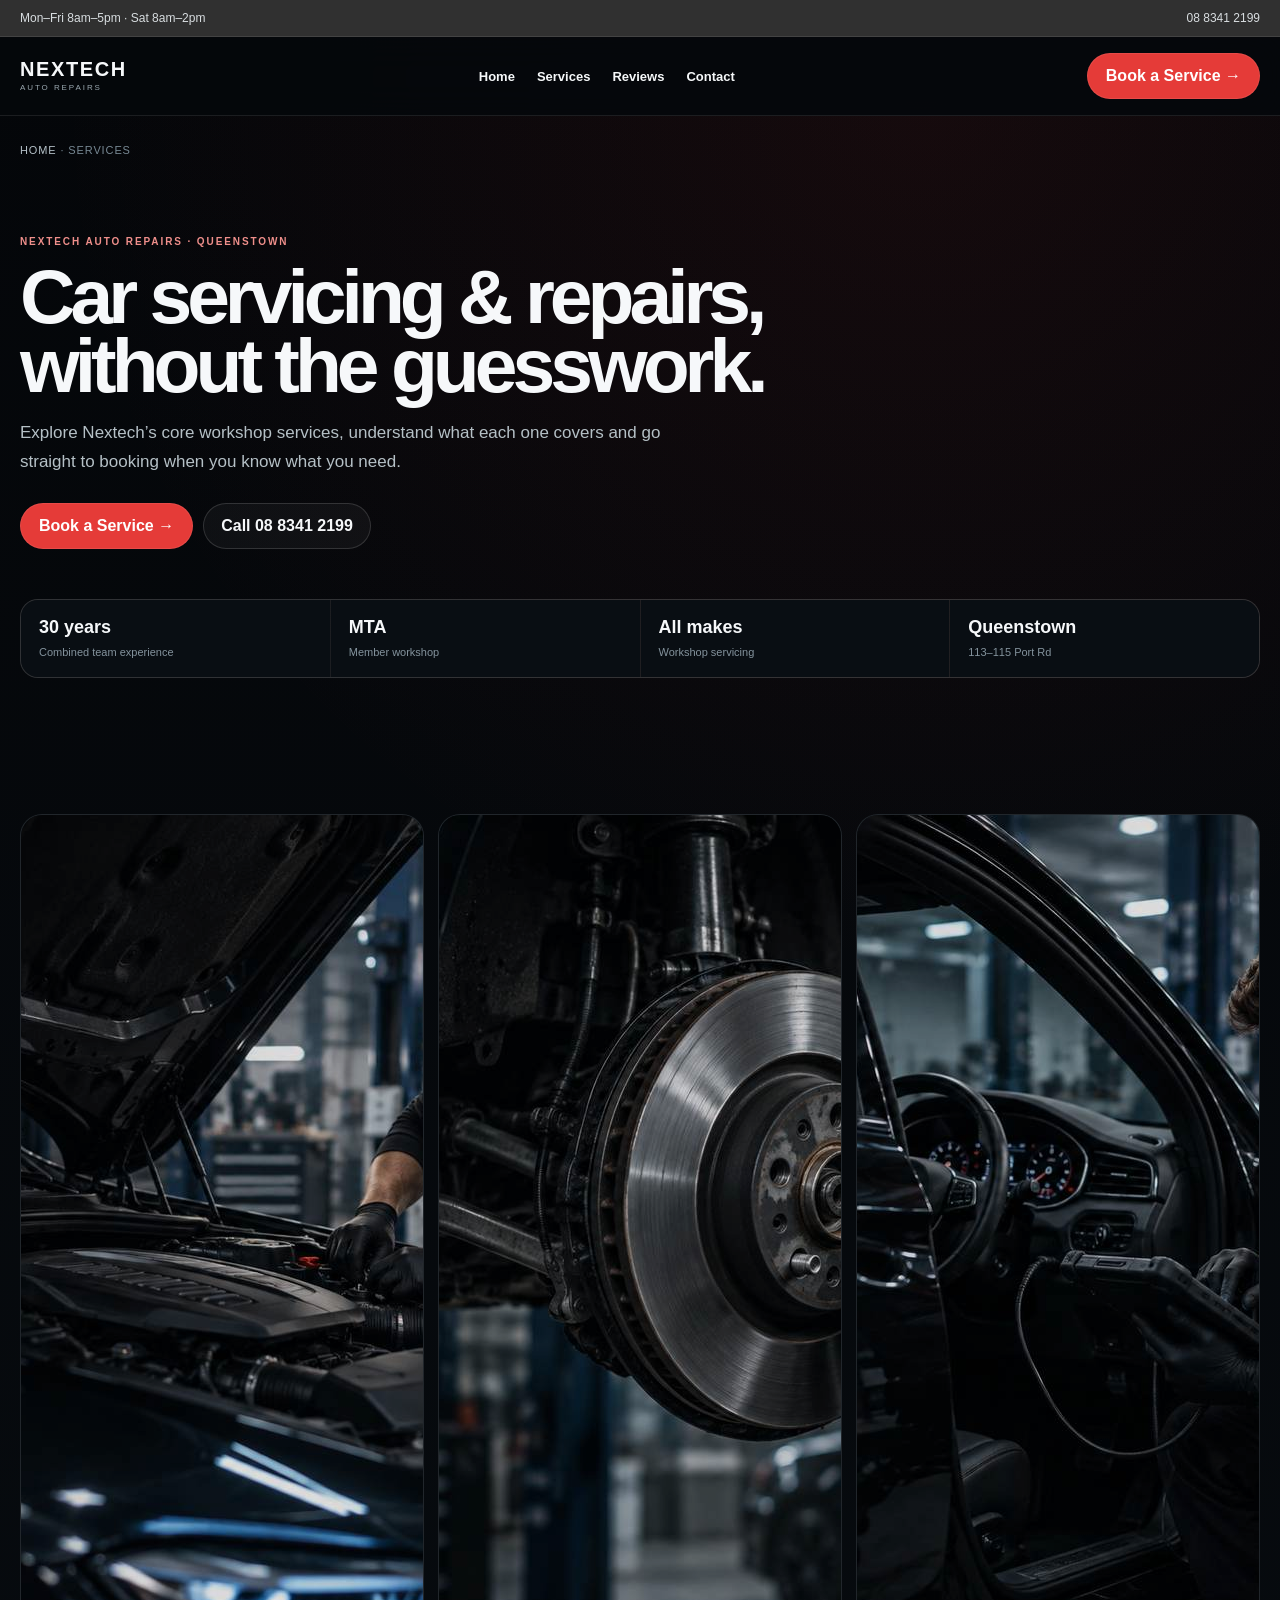
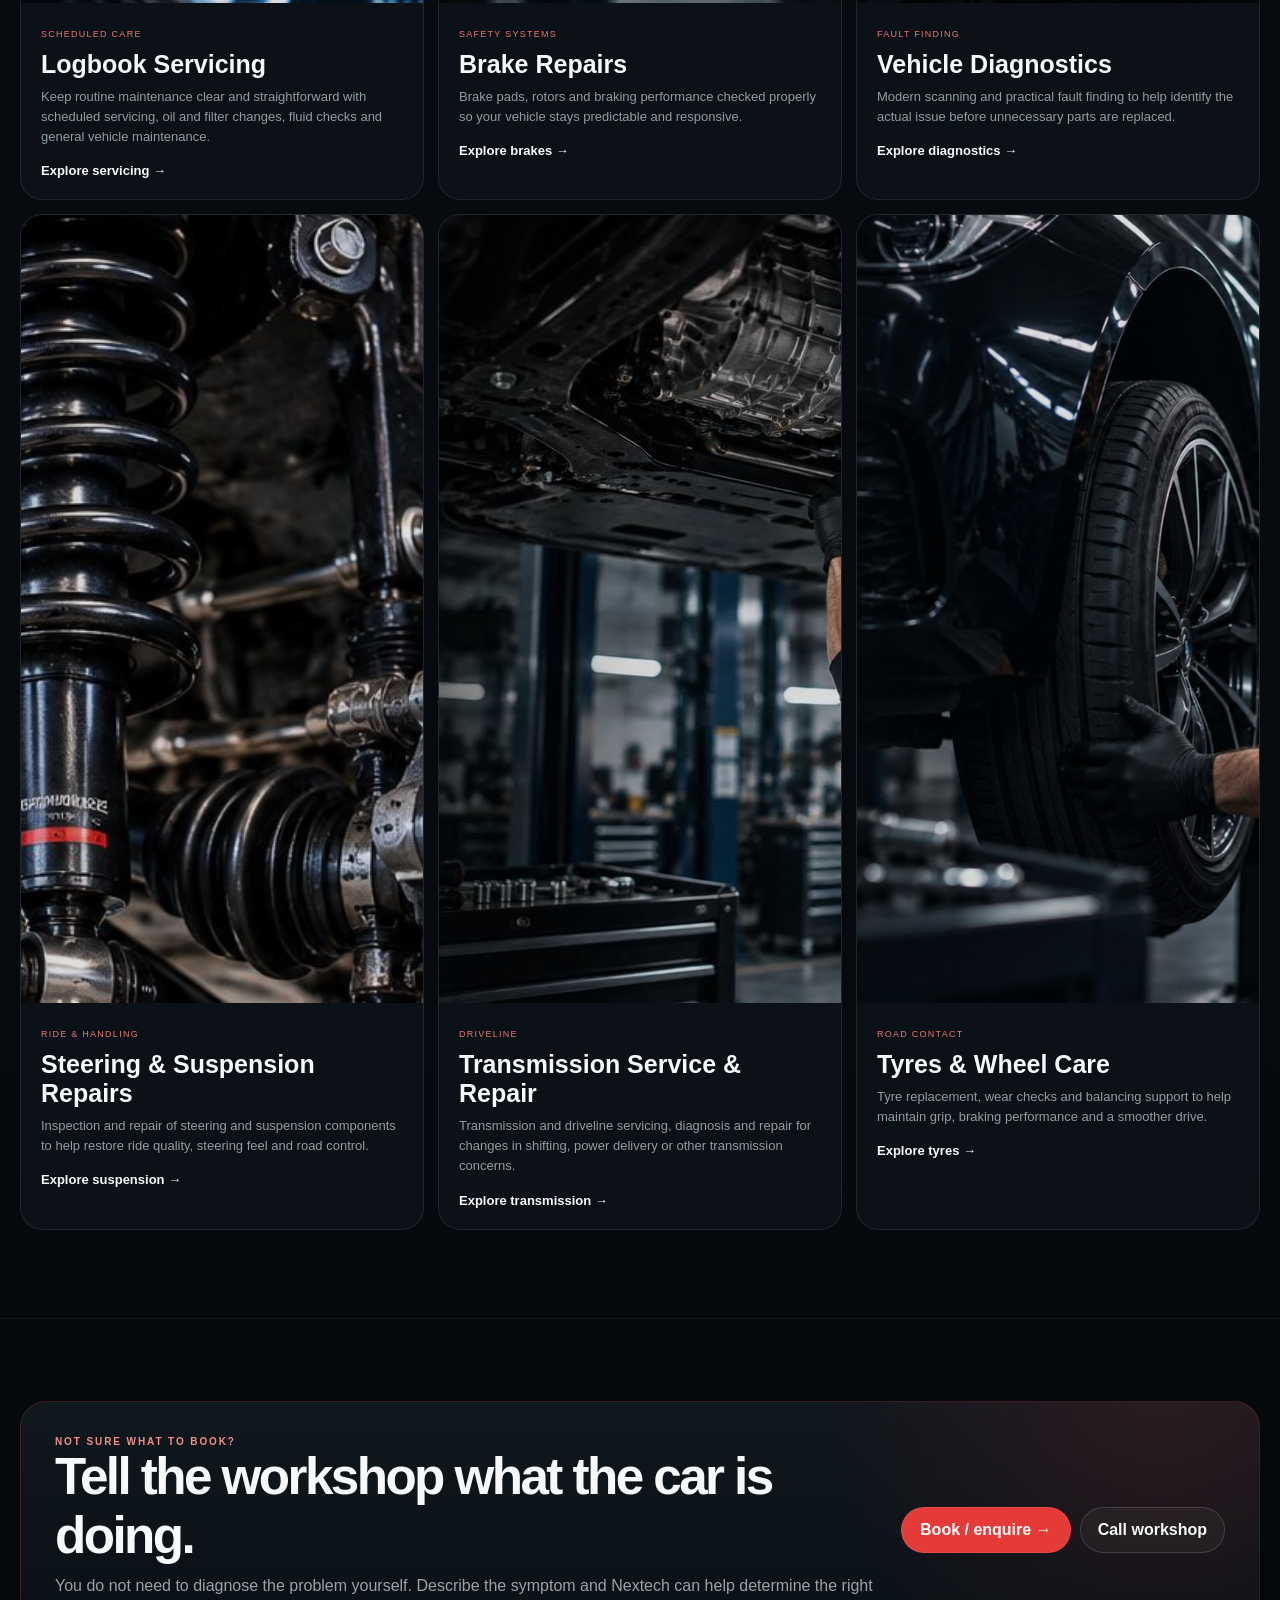
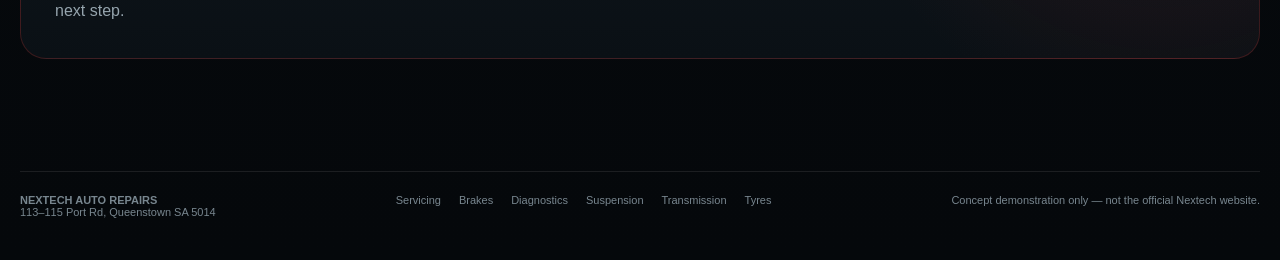
==== services/index.html @ cc377fe6 "Add dedicated SEO service landing pages and internal links" ====
<!doctype html>
<html lang="en-AU"><head>
<meta charset="utf-8"><meta name="viewport" content="width=device-width,initial-scale=1,viewport-fit=cover">
<title>Car Service & Repairs Queenstown Adelaide | Nextech Auto Repairs</title>
<meta name="description" content="Explore Nextech Auto Repairs services in Queenstown, Adelaide: logbook servicing, brakes, diagnostics, suspension, transmission and tyres.">
<meta name="robots" content="noindex,nofollow,noarchive"><link rel="canonical" href="https://kunal4014.github.io/Nextech/services/">
<meta name="theme-color" content="#05080b"><link rel="stylesheet" href="../css/service-page.css">
</head><body>
<div class="siteTop"><div class="shell"><span>Mon–Fri 8am–5pm · Sat 8am–2pm</span><a href="tel:0883412199">08 8341 2199</a></div></div>
<nav class="siteNav"><div class="shell navIn">
<a class="brand" href="../" aria-label="Nextech Auto Repairs home"><strong>NEXTECH</strong><small>AUTO REPAIRS</small></a>
<div class="navLinks"><a href="../">Home</a><a href="../services/">Services</a><a href="../#reviews">Reviews</a><a href="../#contact">Contact</a></div>
<a class="bookBtn" href="../#contact">Book a Service →</a>
</div></nav>
<main><div class="shell breadcrumb"><a href="../">Home</a> · Services</div>
<section class="serviceHero"><div class="shell"><div class="heroCopy"><div class="ey">Nextech Auto Repairs · Queenstown</div><h1>Car servicing & repairs, without the guesswork.</h1><p>Explore Nextech’s core workshop services, understand what each one covers and go straight to booking when you know what you need.</p><div class="heroActions"><a class="primaryBtn" href="../#contact">Book a Service →</a><a class="secondaryBtn" href="tel:0883412199">Call 08 8341 2199</a></div></div>
<div class="trustStrip"><div><strong>30 years</strong><span>Combined team experience</span></div><div><strong>MTA</strong><span>Member workshop</span></div><div><strong>All makes</strong><span>Workshop servicing</span></div><div><strong>Queenstown</strong><span>113–115 Port Rd</span></div></div></div></section>
<section class="serviceHub"><div class="shell"><div class="hubGrid">
<article class="hubCard"><img src="../assets/services/servicing.jpg" alt="Vehicle servicing in a modern automotive workshop" width="1400" height="788"><div><small>Scheduled care</small><h2>Logbook Servicing</h2><p>Keep routine maintenance clear and straightforward with scheduled servicing, oil and filter changes, fluid checks and general vehicle maintenance.</p><a href="logbook-servicing/">Explore servicing →</a></div></article><article class="hubCard"><img src="../assets/services/brakes.jpg" alt="Close-up brake inspection in an automotive workshop" width="1400" height="788"><div><small>Safety systems</small><h2>Brake Repairs</h2><p>Brake pads, rotors and braking performance checked properly so your vehicle stays predictable and responsive.</p><a href="brakes/">Explore brakes →</a></div></article><article class="hubCard"><img src="../assets/services/diagnostics.jpg" alt="Automotive diagnostic equipment being used in a workshop" width="1400" height="788"><div><small>Fault finding</small><h2>Vehicle Diagnostics</h2><p>Modern scanning and practical fault finding to help identify the actual issue before unnecessary parts are replaced.</p><a href="diagnostics/">Explore diagnostics →</a></div></article><article class="hubCard"><img src="../assets/services/suspension.jpg" alt="Vehicle suspension components in a professional workshop" width="1400" height="788"><div><small>Ride & handling</small><h2>Steering & Suspension Repairs</h2><p>Inspection and repair of steering and suspension components to help restore ride quality, steering feel and road control.</p><a href="suspension/">Explore suspension →</a></div></article><article class="hubCard"><img src="../assets/services/transmission.jpg" alt="Automotive transmission service in a mechanical workshop" width="1400" height="788"><div><small>Driveline</small><h2>Transmission Service & Repair</h2><p>Transmission and driveline servicing, diagnosis and repair for changes in shifting, power delivery or other transmission concerns.</p><a href="transmission/">Explore transmission →</a></div></article><article class="hubCard"><img src="../assets/services/tyres.jpg" alt="Tyre inspection and wheel care in an automotive workshop" width="1400" height="788"><div><small>Road contact</small><h2>Tyres & Wheel Care</h2><p>Tyre replacement, wear checks and balancing support to help maintain grip, braking performance and a smoother drive.</p><a href="tyres/">Explore tyres →</a></div></article>
</div></div></section>
<section class="contentSection"><div class="shell"><div class="ctaPanel"><div><div class="ey">Not sure what to book?</div><h2>Tell the workshop what the car is doing.</h2><p>You do not need to diagnose the problem yourself. Describe the symptom and Nextech can help determine the right next step.</p></div><div class="ctaButtons"><a class="primaryBtn" href="../#contact">Book / enquire →</a><a class="secondaryBtn" href="tel:0883412199">Call workshop</a></div></div></div></section>
</main><footer><div class="shell footerIn">
<div><strong>NEXTECH AUTO REPAIRS</strong><br>113–115 Port Rd, Queenstown SA 5014</div>
<div class="footerLinks"><a href="../services/logbook-servicing/">Servicing</a><a href="../services/brakes/">Brakes</a><a href="../services/diagnostics/">Diagnostics</a><a href="../services/suspension/">Suspension</a><a href="../services/transmission/">Transmission</a><a href="../services/tyres/">Tyres</a></div>
<div>Concept demonstration only — not the official Nextech website.</div>
</div></footer></body></html>
---- css/service-page.css ----
:root{
  --bg:#05080b;--bg2:#090e13;--panel:#0d141a;--text:#f6f8fa;--muted:#99a7b1;
  --red:#e53b38;--line:rgba(255,255,255,.09);--max:1240px
}
*{box-sizing:border-box}
html{scroll-behavior:smooth;background:var(--bg)}
body{margin:0;color:var(--text);font-family:Inter,ui-sans-serif,-apple-system,BlinkMacSystemFont,"Segoe UI",sans-serif;background:
radial-gradient(circle at 72% 3%,rgba(229,59,56,.08),transparent 25%),
linear-gradient(180deg,#040609,#070b0f 55%,#05080b)}
a{color:inherit;text-decoration:none}
img{display:block;max-width:100%}
.shell{width:min(calc(100% - 40px),var(--max));margin:auto}
.siteTop{border-bottom:1px solid var(--line);background:#303030;color:#d8dde0;font-size:12px}
.siteTop .shell{min-height:36px;display:flex;align-items:center;justify-content:space-between;gap:18px}
.siteNav{position:sticky;top:0;z-index:30;background:rgba(5,8,11,.91);backdrop-filter:blur(18px);border-bottom:1px solid var(--line)}
.navIn{min-height:78px;display:flex;align-items:center;justify-content:space-between;gap:22px}
.brand{display:flex;flex-direction:column;line-height:.85}
.brand strong{font-size:20px;letter-spacing:.08em}
.brand small{margin-top:7px;font-size:8px;letter-spacing:.24em;color:#9ba8b0}
.navLinks{display:flex;align-items:center;gap:22px;font-size:13px;font-weight:750}
.bookBtn,.primaryBtn{display:inline-flex;align-items:center;justify-content:center;padding:13px 18px;border-radius:999px;background:var(--red);color:#fff;font-weight:850;border:1px solid rgba(255,255,255,.08)}
.secondaryBtn{display:inline-flex;align-items:center;justify-content:center;padding:12px 17px;border-radius:999px;border:1px solid rgba(255,255,255,.14);background:rgba(255,255,255,.04);font-weight:800}
.breadcrumb{padding-top:28px;color:#788994;font-size:11px;letter-spacing:.08em;text-transform:uppercase}
.breadcrumb a{color:#b4c0c7}
.serviceHero{padding:34px 0 72px}
.heroGrid{display:grid;grid-template-columns:minmax(0,.92fr) minmax(460px,1.08fr);gap:28px;align-items:stretch}
.heroCopy{padding:46px 0 24px;display:flex;flex-direction:column;justify-content:center}
.ey{font-size:10px;letter-spacing:.19em;text-transform:uppercase;color:#ef8f8b;font-weight:900}
h1{max-width:780px;margin:15px 0 18px;font-size:clamp(52px,6vw,88px);line-height:.9;letter-spacing:-.065em}
.heroCopy>p{max-width:690px;margin:0;color:#b5c0c6;font-size:17px;line-height:1.72}
.heroActions{display:flex;flex-wrap:wrap;gap:10px;margin-top:26px}
.heroMedia{position:relative;min-height:570px;overflow:hidden;border-radius:28px;border:1px solid var(--line);background:#0a0e12;box-shadow:0 35px 90px rgba(0,0,0,.4)}
.heroMedia img{position:absolute;inset:0;width:100%;height:100%;object-fit:cover;filter:saturate(.96) contrast(1.03) brightness(.9)}
.heroMedia:after{content:"";position:absolute;inset:0;background:linear-gradient(180deg,transparent 45%,rgba(4,7,10,.72))}
.heroBadge{position:absolute;z-index:2;left:18px;bottom:18px;padding:10px 13px;border-radius:999px;background:rgba(5,8,11,.72);border:1px solid rgba(255,255,255,.12);font-size:9px;letter-spacing:.16em;text-transform:uppercase;backdrop-filter:blur(12px)}
.trustStrip{display:grid;grid-template-columns:repeat(4,1fr);gap:1px;margin-top:26px;overflow:hidden;border:1px solid var(--line);border-radius:18px;background:var(--line)}
.trustStrip div{padding:17px 18px;background:#090e13}
.trustStrip strong{display:block;font-size:18px;margin-bottom:4px}
.trustStrip span{color:#84939d;font-size:11px}
.contentSection{padding:82px 0;border-top:1px solid rgba(255,255,255,.055)}
.sectionIntro{display:grid;grid-template-columns:.8fr 1.2fr;gap:48px;align-items:end;margin-bottom:30px}
.sectionIntro h2{margin:12px 0 0;font-size:clamp(38px,4.5vw,62px);line-height:.94;letter-spacing:-.05em}
.sectionIntro p{margin:0;color:var(--muted);font-size:15px;line-height:1.75}
.helpGrid{display:grid;grid-template-columns:repeat(4,1fr);gap:12px}
.helpCard{min-height:210px;padding:23px;border-radius:20px;border:1px solid var(--line);background:linear-gradient(180deg,#0f161d,#090f14)}
.helpCard span{display:block;color:#ef7772;font-size:10px;font-weight:900;letter-spacing:.14em}
.helpCard h3{margin:36px 0 8px;font-size:21px;letter-spacing:-.025em}
.helpCard p{margin:0;color:#8f9da6;font-size:13px;line-height:1.6}
.twoCol{display:grid;grid-template-columns:1fr 1fr;gap:16px}
.panel{padding:28px;border-radius:24px;border:1px solid var(--line);background:#0b1116}
.panel h2,.panel h3{margin:0 0 14px;letter-spacing:-.035em}
.panel h2{font-size:35px}.panel h3{font-size:24px}
.panel p{color:#9aa8b1;line-height:1.7}
.signList{display:grid;gap:10px;margin:20px 0 0;padding:0;list-style:none}
.signList li{position:relative;padding:14px 15px 14px 42px;border:1px solid rgba(255,255,255,.07);border-radius:14px;background:#ffffff04;color:#d6dee3;font-size:13px}
.signList li:before{content:"";position:absolute;left:17px;top:50%;width:8px;height:8px;border-radius:50%;background:var(--red);transform:translateY(-50%);box-shadow:0 0 12px rgba(229,59,56,.35)}
.faq{display:grid;gap:10px}
.faq details{border:1px solid var(--line);border-radius:16px;background:#0b1116;padding:0 18px}
.faq summary{cursor:pointer;padding:18px 30px 18px 0;font-weight:800;list-style:none;position:relative}
.faq summary::-webkit-details-marker{display:none}
.faq summary:after{content:"+";position:absolute;right:2px;top:17px;color:#e96b66;font-size:20px}
.faq details[open] summary:after{content:"−"}
.faq details p{margin:-2px 0 18px;color:#96a5ae;line-height:1.65;font-size:14px}
.relatedGrid{display:grid;grid-template-columns:repeat(3,1fr);gap:12px}
.relatedCard{padding:22px;border:1px solid var(--line);border-radius:18px;background:#ffffff04;transition:.2s}
.relatedCard:hover{transform:translateY(-3px);border-color:rgba(229,59,56,.3)}
.relatedCard small{display:block;color:#e36a66;text-transform:uppercase;letter-spacing:.14em;font-size:9px;margin-bottom:9px}
.relatedCard strong{font-size:19px}
.ctaPanel{display:grid;grid-template-columns:1fr auto;gap:28px;align-items:center;padding:34px;border:1px solid rgba(229,59,56,.22);border-radius:26px;background:
radial-gradient(circle at 92% 0,rgba(229,59,56,.12),transparent 28%),
linear-gradient(180deg,#10171d,#0a1015)}
.ctaPanel h2{margin:0 0 8px;font-size:clamp(32px,4vw,52px);letter-spacing:-.05em}
.ctaPanel p{margin:0;color:#95a4ad;line-height:1.6}
.ctaButtons{display:flex;gap:9px;flex-wrap:wrap;justify-content:flex-end}
.serviceHub{padding:64px 0 88px}
.hubGrid{display:grid;grid-template-columns:repeat(3,1fr);gap:14px}
.hubCard{overflow:hidden;border:1px solid var(--line);border-radius:22px;background:#0b1116}
.hubCard img{width:100%;aspect-ratio:16/9;object-fit:cover;filter:brightness(.88)}
.hubCard div{padding:20px}
.hubCard small{color:#e97772;font-size:9px;letter-spacing:.14em;text-transform:uppercase}
.hubCard h2{margin:9px 0 8px;font-size:25px}
.hubCard p{margin:0;color:#8f9da6;font-size:13px;line-height:1.55}
.hubCard a{display:inline-block;margin-top:16px;font-weight:850;font-size:13px}
footer{padding:30px 0 42px;color:#78868f;font-size:11px}
.footerIn{padding-top:22px;border-top:1px solid var(--line);display:flex;justify-content:space-between;gap:20px;flex-wrap:wrap}
.footerLinks{display:flex;flex-wrap:wrap;gap:12px 18px}
.footerLinks a:hover{color:#fff}
@media(max-width:900px){
  .heroGrid,.sectionIntro,.twoCol{grid-template-columns:1fr}
  .heroMedia{min-height:500px}.helpGrid{grid-template-columns:repeat(2,1fr)}
  .hubGrid{grid-template-columns:repeat(2,1fr)}.trustStrip{grid-template-columns:repeat(2,1fr)}
  .ctaPanel{grid-template-columns:1fr}.ctaButtons{justify-content:flex-start}
  .navLinks{display:none}
}
@media(max-width:600px){
  .shell{width:calc(100% - 24px)}
  .siteTop .shell{justify-content:center}.siteTop .shell span:first-child{display:none}
  .navIn{min-height:68px}.brand strong{font-size:17px}.bookBtn{padding:10px 13px;font-size:12px}
  .serviceHero{padding:24px 0 58px}.heroCopy{padding:18px 0 8px}
  h1{font-size:clamp(42px,12vw,58px)}
  .heroCopy>p{font-size:15px}.heroMedia{min-height:380px;border-radius:20px}
  .trustStrip{grid-template-columns:1fr 1fr}.trustStrip div{padding:14px}
  .contentSection{padding:62px 0}.helpGrid,.hubGrid,.relatedGrid{grid-template-columns:1fr}
  .helpCard{min-height:0}.sectionIntro{gap:18px}.panel{padding:22px}
  .ctaPanel{padding:24px}.ctaButtons{display:grid}.ctaButtons a{width:100%}
}
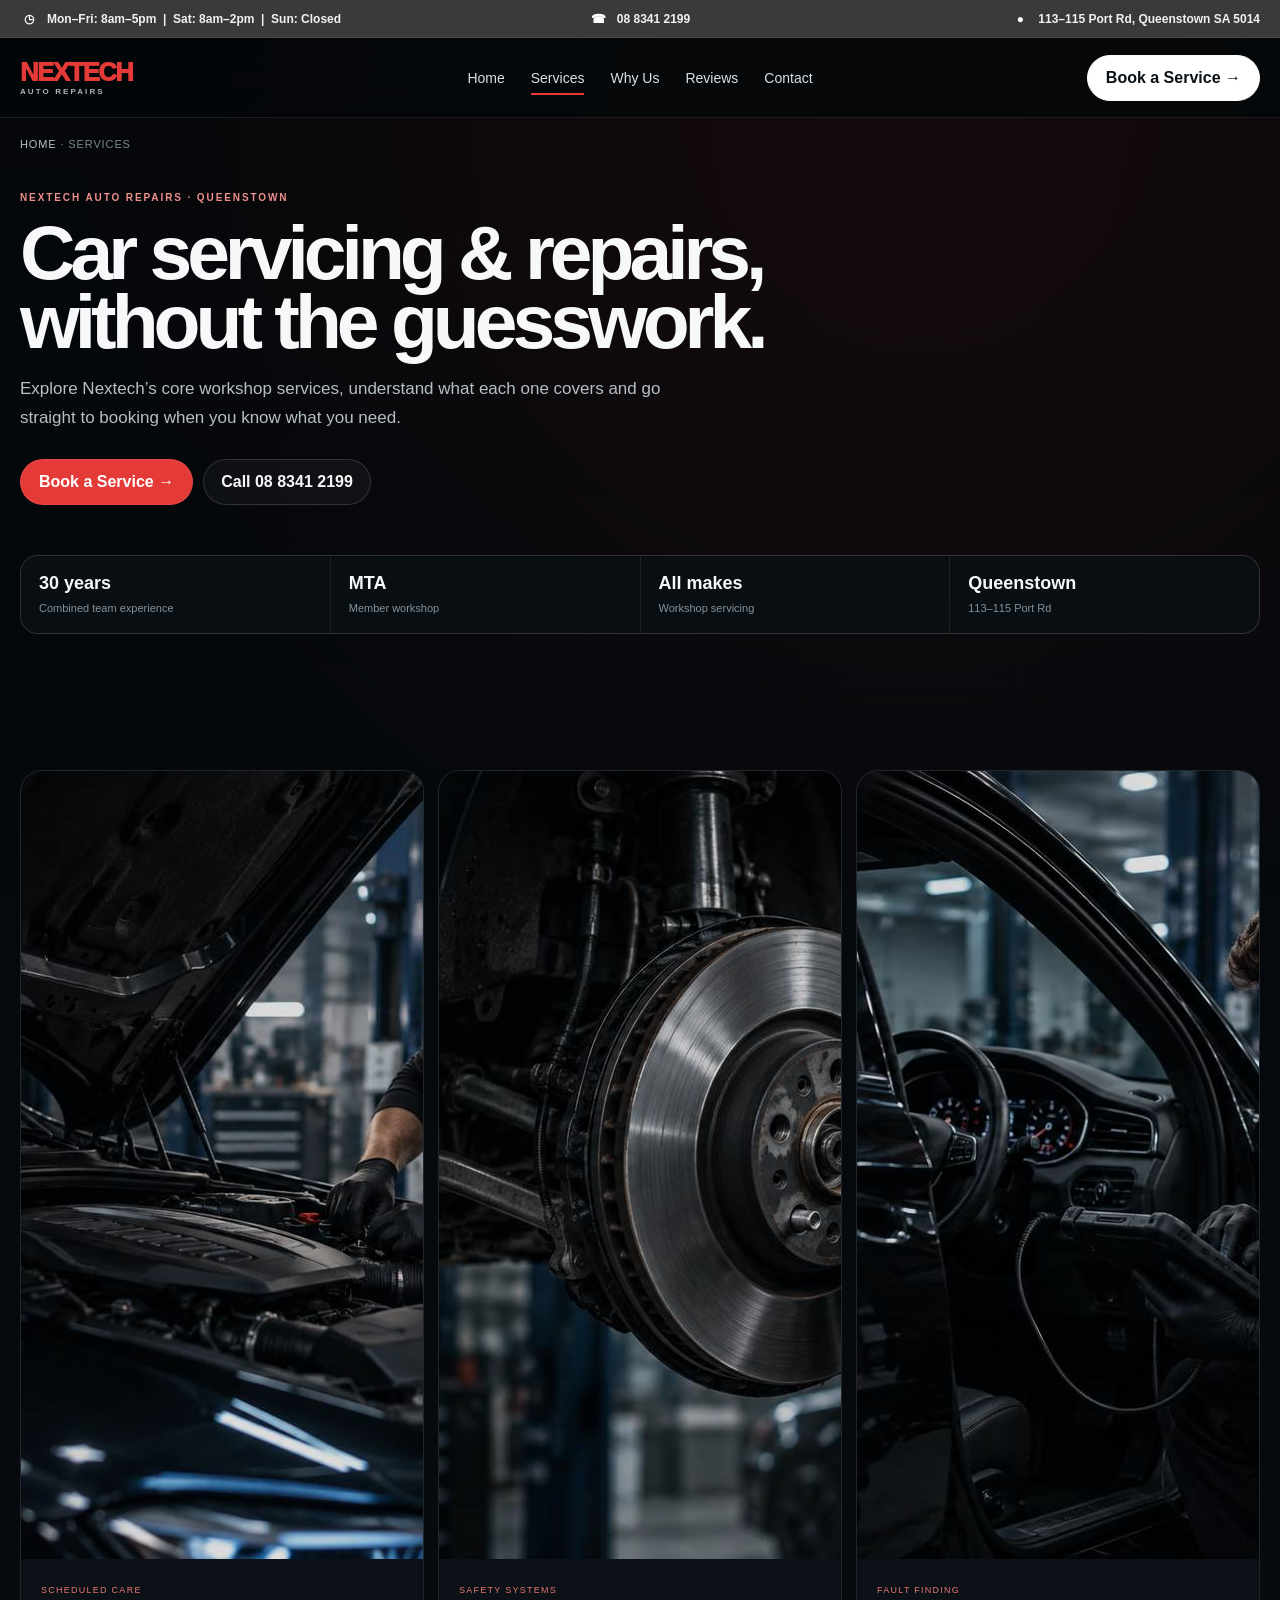
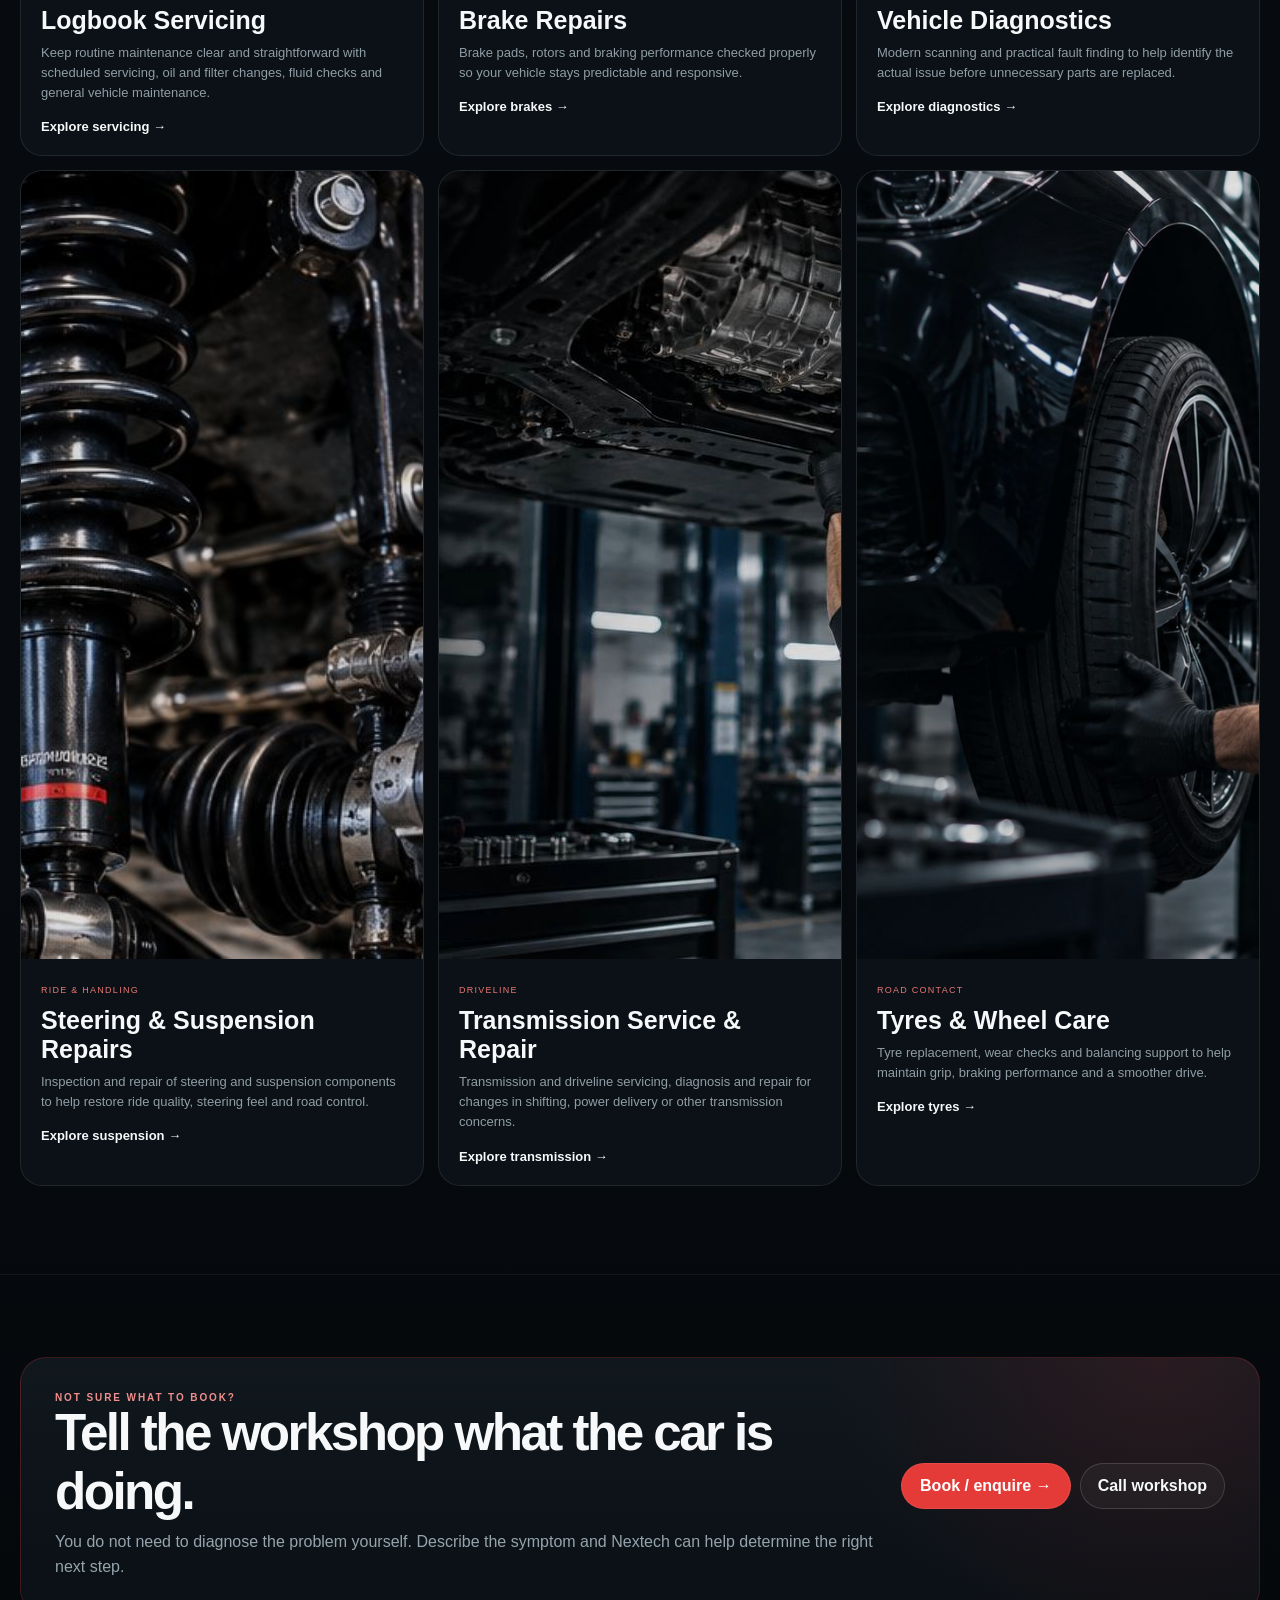
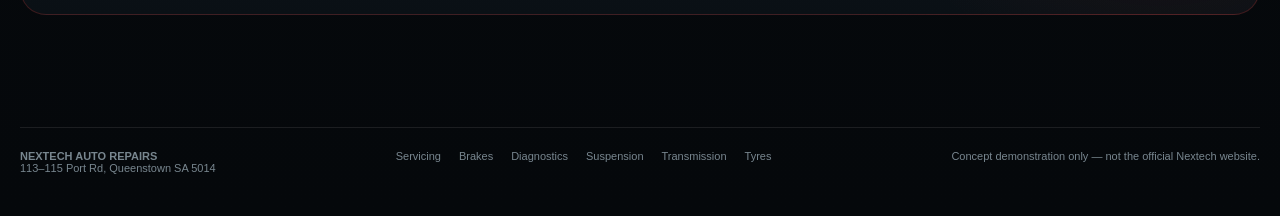
==== commit a4c25629: "Match SEO page header to Nextech homepage navigation" ====
--- a/services/index.html
+++ b/services/index.html
@@ -6,12 +6,20 @@
 <meta name="robots" content="noindex,nofollow,noarchive"><link rel="canonical" href="https://kunal4014.github.io/Nextech/services/">
 <meta name="theme-color" content="#05080b"><link rel="stylesheet" href="../css/service-page.css">
 </head><body>
-<div class="siteTop"><div class="shell"><span>Mon–Fri 8am–5pm · Sat 8am–2pm</span><a href="tel:0883412199">08 8341 2199</a></div></div>
-<nav class="siteNav"><div class="shell navIn">
-<a class="brand" href="../" aria-label="Nextech Auto Repairs home"><strong>NEXTECH</strong><small>AUTO REPAIRS</small></a>
-<div class="navLinks"><a href="../">Home</a><a href="../services/">Services</a><a href="../#reviews">Reviews</a><a href="../#contact">Contact</a></div>
-<a class="bookBtn" href="../#contact">Book a Service →</a>
-</div></nav>
+<div class="siteTop">
+  <div class="shell">
+    <div class="utilityItem hours"><span class="utilityIcon">◷</span><span>Mon–Fri: 8am–5pm&nbsp;&nbsp;|&nbsp;&nbsp;Sat: 8am–2pm&nbsp;&nbsp;|&nbsp;&nbsp;Sun: Closed</span></div>
+    <a class="utilityItem phone" href="tel:0883412199"><span class="utilityIcon">☎</span><span>08 8341 2199</span></a>
+    <div class="utilityItem address"><span class="utilityIcon">●</span><span>113–115 Port Rd, Queenstown SA 5014</span></div>
+  </div>
+</div>
+<nav class="siteNav">
+  <div class="shell navIn">
+    <a class="brand" href="../" aria-label="Nextech Auto Repairs home"><span class="brandWordmark"><strong>NEXTECH</strong><small>AUTO REPAIRS</small></span></a>
+    <div class="navLinks"><a href="../">Home</a><a class="active" href="../services/">Services</a><a href="../#why">Why Us</a><a href="../#reviews">Reviews</a><a href="../#contact">Contact</a></div>
+    <a class="bookBtn" href="../#contact">Book a Service →</a>
+  </div>
+</nav>
 <main><div class="shell breadcrumb"><a href="../">Home</a> · Services</div>
 <section class="serviceHero"><div class="shell"><div class="heroCopy"><div class="ey">Nextech Auto Repairs · Queenstown</div><h1>Car servicing & repairs, without the guesswork.</h1><p>Explore Nextech’s core workshop services, understand what each one covers and go straight to booking when you know what you need.</p><div class="heroActions"><a class="primaryBtn" href="../#contact">Book a Service →</a><a class="secondaryBtn" href="tel:0883412199">Call 08 8341 2199</a></div></div>
 <div class="trustStrip"><div><strong>30 years</strong><span>Combined team experience</span></div><div><strong>MTA</strong><span>Member workshop</span></div><div><strong>All makes</strong><span>Workshop servicing</span></div><div><strong>Queenstown</strong><span>113–115 Port Rd</span></div></div></div></section>
--- a/css/service-page.css
+++ b/css/service-page.css
@@ -10,21 +10,130 @@
 a{color:inherit;text-decoration:none}
 img{display:block;max-width:100%}
 .shell{width:min(calc(100% - 40px),var(--max));margin:auto}
-.siteTop{border-bottom:1px solid var(--line);background:#303030;color:#d8dde0;font-size:12px}
-.siteTop .shell{min-height:36px;display:flex;align-items:center;justify-content:space-between;gap:18px}
-.siteNav{position:sticky;top:0;z-index:30;background:rgba(5,8,11,.91);backdrop-filter:blur(18px);border-bottom:1px solid var(--line)}
-.navIn{min-height:78px;display:flex;align-items:center;justify-content:space-between;gap:22px}
-.brand{display:flex;flex-direction:column;line-height:.85}
-.brand strong{font-size:20px;letter-spacing:.08em}
-.brand small{margin-top:7px;font-size:8px;letter-spacing:.24em;color:#9ba8b0}
-.navLinks{display:flex;align-items:center;gap:22px;font-size:13px;font-weight:750}
-.bookBtn,.primaryBtn{display:inline-flex;align-items:center;justify-content:center;padding:13px 18px;border-radius:999px;background:var(--red);color:#fff;font-weight:850;border:1px solid rgba(255,255,255,.08)}
+
+/* Match the main Nextech site header exactly */
+.siteTop{
+  position:fixed;
+  inset:0 0 auto;
+  z-index:2100;
+  height:38px;
+  background:#3a3a3a;
+  border-bottom:1px solid rgba(255,255,255,.08);
+  color:#f1f1f1;
+}
+.siteTop .shell{
+  width:min(calc(100% - 40px),1460px);
+  height:38px;
+  display:grid;
+  grid-template-columns:1fr auto 1fr;
+  gap:28px;
+  align-items:center;
+  font-size:12px;
+  font-weight:650;
+}
+.utilityItem{
+  display:flex;
+  align-items:center;
+  gap:9px;
+  white-space:nowrap;
+  min-width:0;
+}
+.utilityItem.phone{justify-self:center}
+.utilityItem.address{justify-self:end}
+.utilityIcon{
+  width:18px;
+  height:18px;
+  border-radius:50%;
+  display:grid;
+  place-items:center;
+  font-size:12px;
+  color:#fff;
+  flex:0 0 auto;
+}
+.utilityItem span:last-child{overflow:hidden;text-overflow:ellipsis}
+
+.siteNav{
+  position:fixed;
+  inset:38px 0 auto;
+  z-index:2000;
+  height:80px;
+  background:rgba(4,7,10,.88);
+  backdrop-filter:blur(20px) saturate(1.18);
+  border-bottom:1px solid var(--line);
+}
+.siteNav .shell{
+  width:min(calc(100% - 40px),1460px);
+}
+.navIn{
+  height:80px;
+  display:grid;
+  grid-template-columns:1fr auto 1fr;
+  align-items:center;
+  gap:22px;
+}
+.brand{justify-self:start}
+.brandWordmark{
+  display:grid;
+  line-height:.86;
+  text-transform:uppercase;
+  min-width:150px;
+}
+.brandWordmark strong{
+  color:#e53b38;
+  font-size:clamp(24px,2vw,34px);
+  letter-spacing:-.055em;
+  font-weight:950;
+}
+.brandWordmark small{
+  margin-top:6px;
+  color:#aab5bc;
+  font-size:8px;
+  letter-spacing:.26em;
+  font-weight:800;
+}
+.navLinks{
+  justify-self:center;
+  display:flex;
+  gap:26px;
+  align-items:center;
+  color:#d8e0e6;
+  font-size:14px;
+}
+.navLinks a{position:relative}
+.navLinks a:after{
+  content:"";
+  position:absolute;
+  left:0;
+  right:100%;
+  bottom:-9px;
+  height:2px;
+  background:var(--red);
+  transition:.22s;
+}
+.navLinks a:hover:after,
+.navLinks a.active:after{right:0}
+.bookBtn{
+  justify-self:end;
+  display:inline-flex;
+  align-items:center;
+  justify-content:center;
+  padding:13px 18px;
+  border-radius:999px;
+  background:#fff;
+  color:#081017;
+  font-weight:850;
+  border:1px solid #fff;
+  white-space:nowrap;
+}
+.primaryBtn{display:inline-flex;align-items:center;justify-content:center;padding:13px 18px;border-radius:999px;background:var(--red);color:#fff;font-weight:850;border:1px solid rgba(255,255,255,.08)}
 .secondaryBtn{display:inline-flex;align-items:center;justify-content:center;padding:12px 17px;border-radius:999px;border:1px solid rgba(255,255,255,.14);background:rgba(255,255,255,.04);font-weight:800}
-.breadcrumb{padding-top:28px;color:#788994;font-size:11px;letter-spacing:.08em;text-transform:uppercase}
+
+main{padding-top:118px}
+.breadcrumb{padding-top:20px;color:#788994;font-size:11px;letter-spacing:.08em;text-transform:uppercase}
 .breadcrumb a{color:#b4c0c7}
-.serviceHero{padding:34px 0 72px}
+.serviceHero{padding:18px 0 72px}
 .heroGrid{display:grid;grid-template-columns:minmax(0,.92fr) minmax(460px,1.08fr);gap:28px;align-items:stretch}
-.heroCopy{padding:46px 0 24px;display:flex;flex-direction:column;justify-content:center}
+.heroCopy{padding:24px 0 24px;display:flex;flex-direction:column;justify-content:center}
 .ey{font-size:10px;letter-spacing:.19em;text-transform:uppercase;color:#ef8f8b;font-weight:900}
 h1{max-width:780px;margin:15px 0 18px;font-size:clamp(52px,6vw,88px);line-height:.9;letter-spacing:-.065em}
 .heroCopy>p{max-width:690px;margin:0;color:#b5c0c6;font-size:17px;line-height:1.72}
@@ -94,8 +203,23 @@
 }
 @media(max-width:600px){
   .shell{width:calc(100% - 24px)}
-  .siteTop .shell{justify-content:center}.siteTop .shell span:first-child{display:none}
-  .navIn{min-height:68px}.brand strong{font-size:17px}.bookBtn{padding:10px 13px;font-size:12px}
+  .siteTop{height:34px}
+  .siteTop .shell{
+    height:34px;
+    width:calc(100% - 24px);
+    display:flex;
+    justify-content:center;
+    font-size:10px;
+  }
+  .siteTop .hours,.siteTop .address{display:none}
+  .siteNav{inset:34px 0 auto;height:70px}
+  .siteNav .shell{width:calc(100% - 24px)}
+  .navIn{height:70px;grid-template-columns:minmax(0,1fr) auto;gap:10px}
+  .brandWordmark{min-width:118px}
+  .brandWordmark strong{font-size:24px}
+  .brandWordmark small{font-size:7px;letter-spacing:.20em}
+  .bookBtn{padding:10px 13px;font-size:12px}
+  main{padding-top:104px}
   .serviceHero{padding:24px 0 58px}.heroCopy{padding:18px 0 8px}
   h1{font-size:clamp(42px,12vw,58px)}
   .heroCopy>p{font-size:15px}.heroMedia{min-height:380px;border-radius:20px}
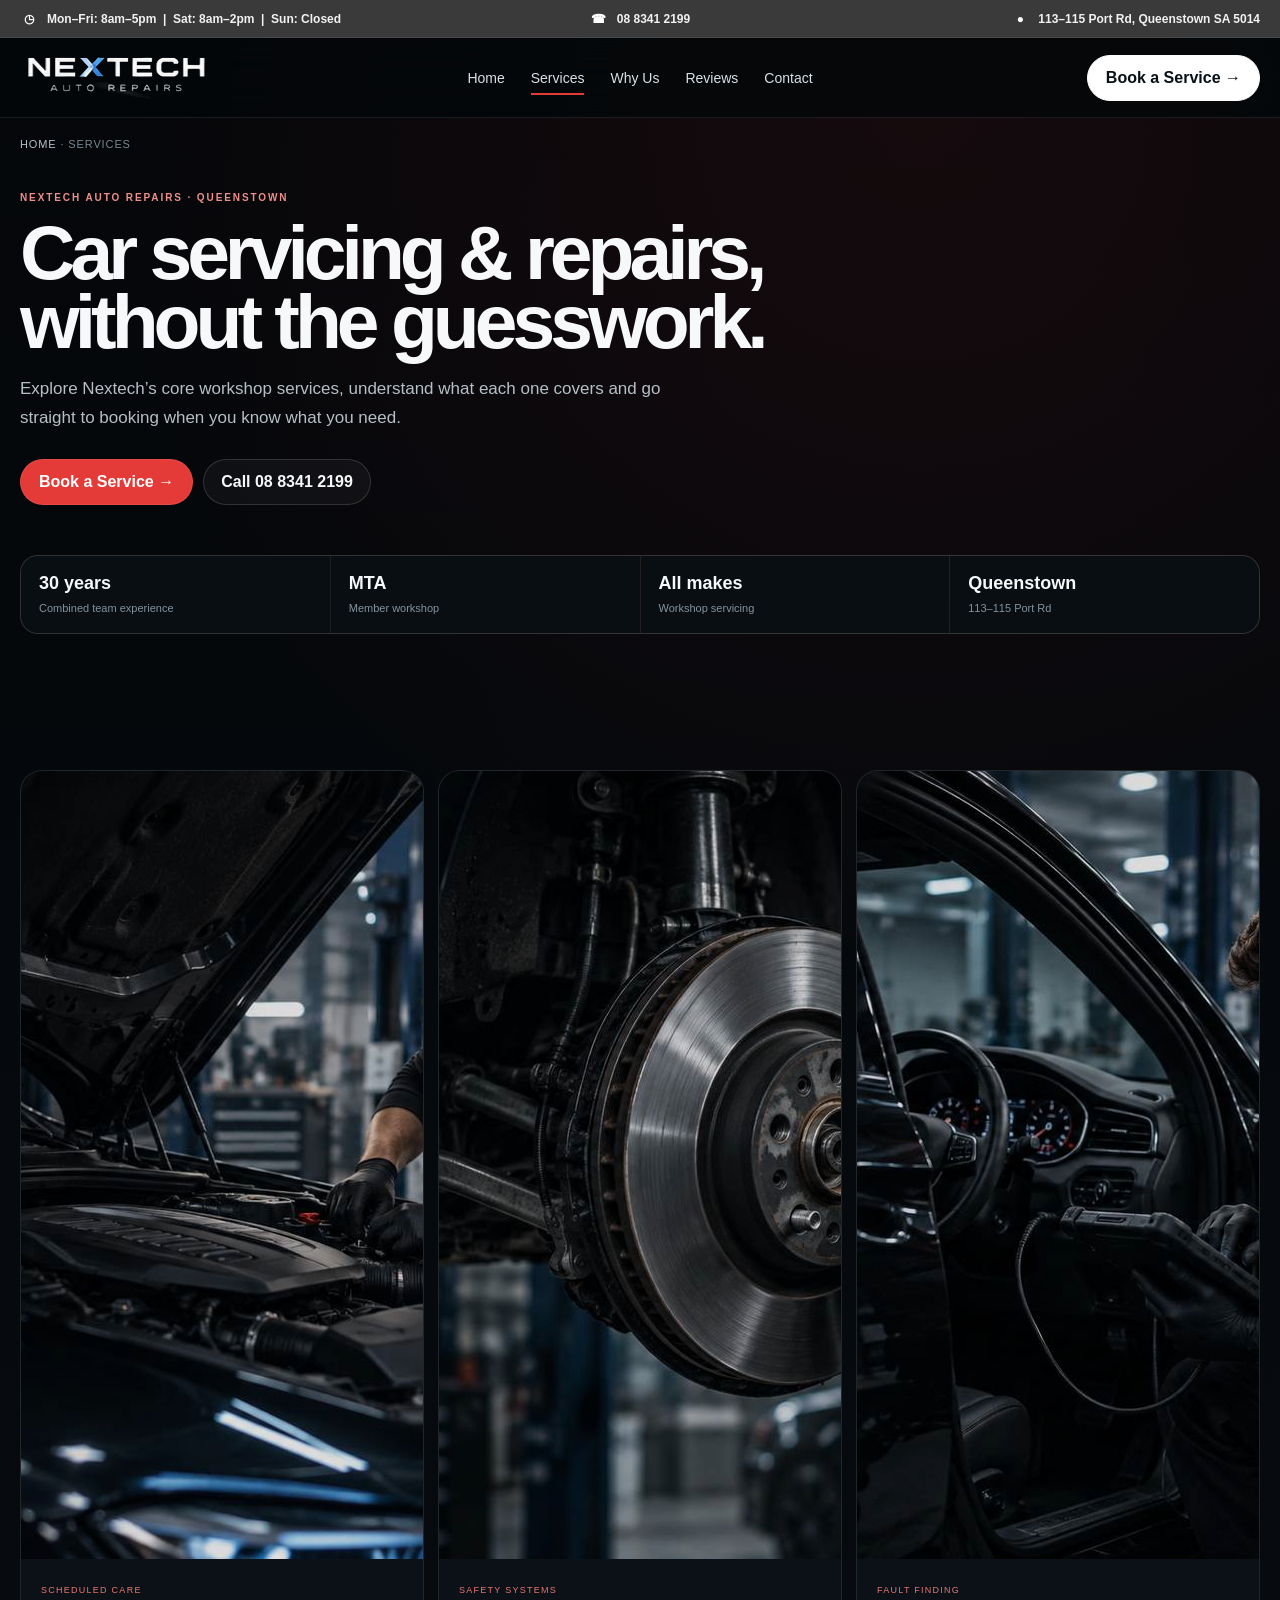
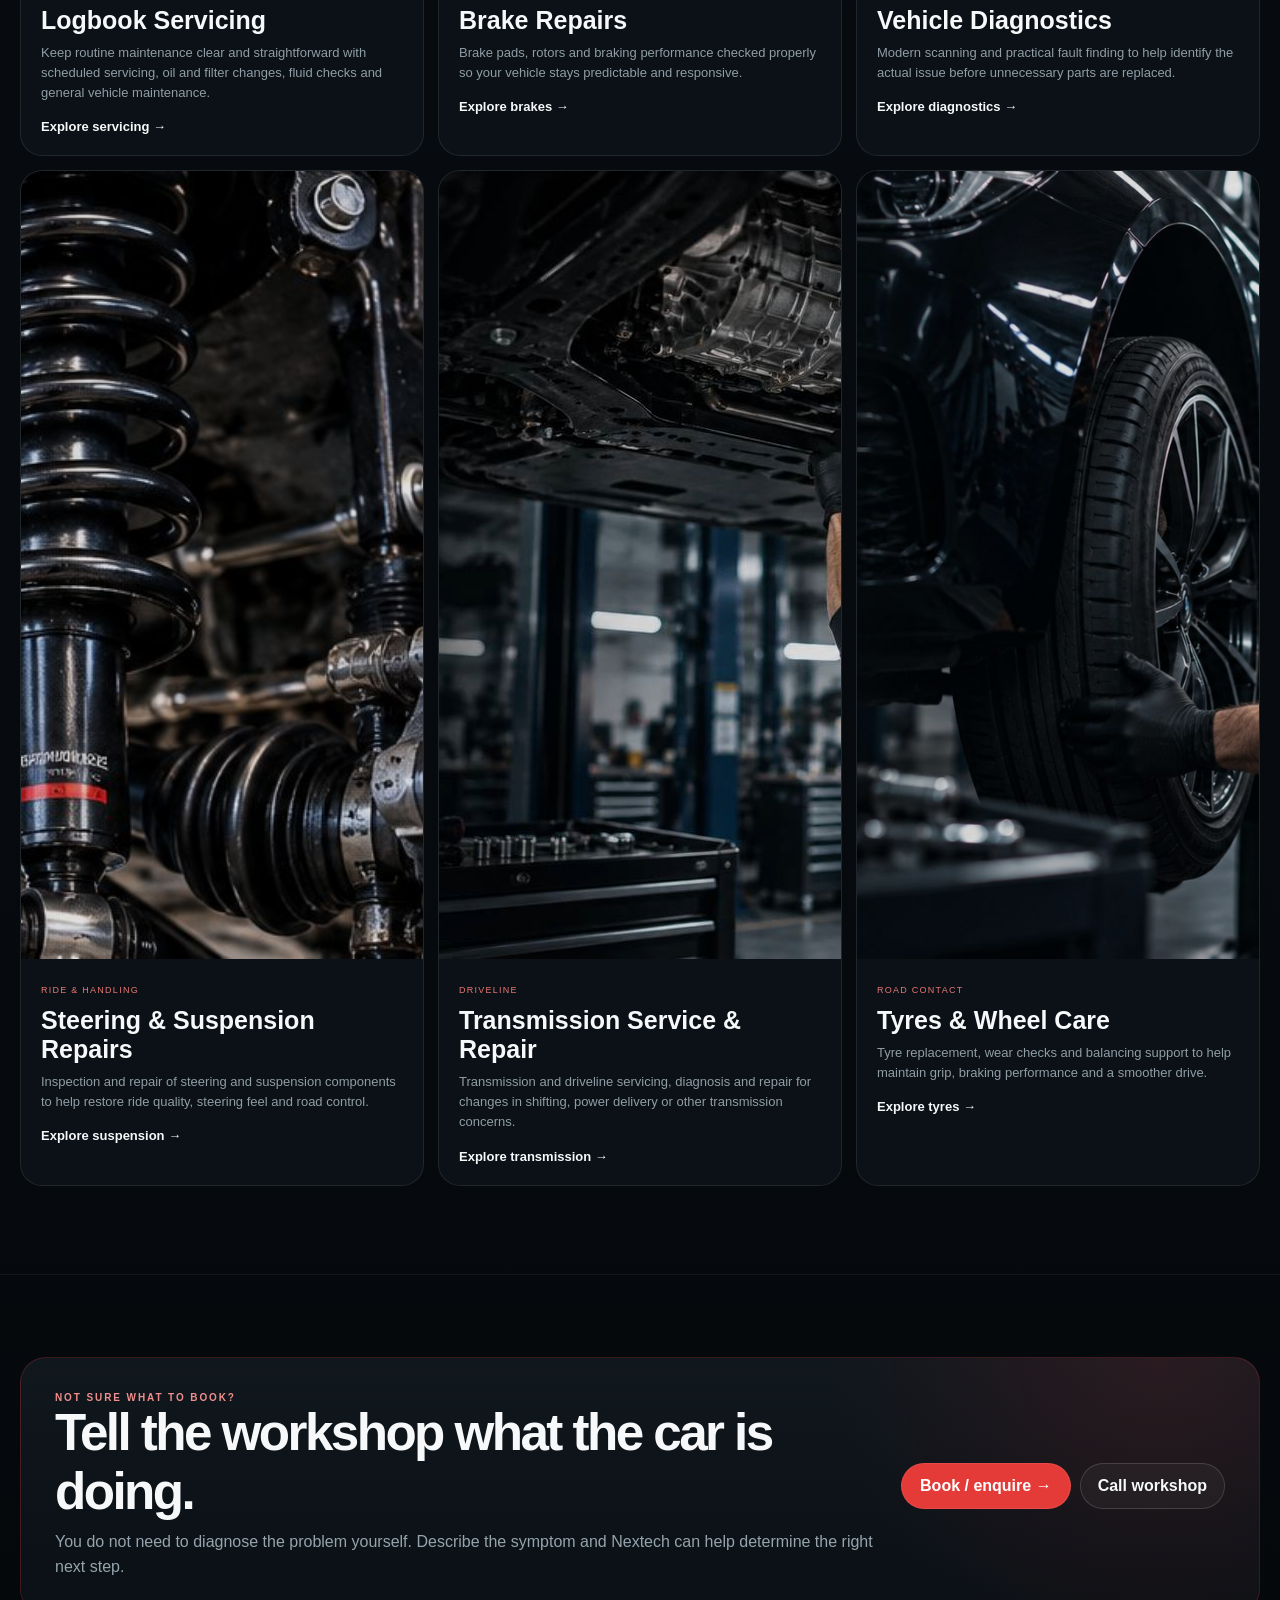
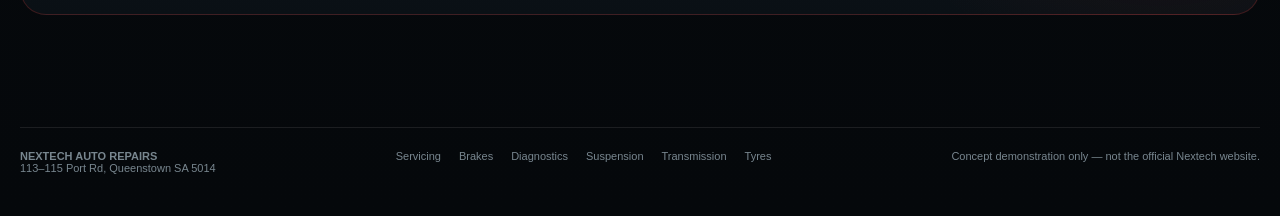
==== commit b65cd596: "Use supplied Nextech logo on services pages" ====
--- a/services/index.html
+++ b/services/index.html
@@ -15,7 +15,7 @@
 </div>
 <nav class="siteNav">
   <div class="shell navIn">
-    <a class="brand" href="../" aria-label="Nextech Auto Repairs home"><span class="brandWordmark"><strong>NEXTECH</strong><small>AUTO REPAIRS</small></span></a>
+    <a class="brand" href="../" aria-label="Nextech Auto Repairs home"><img class="brandLogo" src="../assets/nextech-logo.svg" alt="Nextech Auto Repairs"></a>
     <div class="navLinks"><a href="../">Home</a><a class="active" href="../services/">Services</a><a href="../#why">Why Us</a><a href="../#reviews">Reviews</a><a href="../#contact">Contact</a></div>
     <a class="bookBtn" href="../#contact">Book a Service →</a>
   </div>
--- a/css/service-page.css
+++ b/css/service-page.css
@@ -228,3 +228,22 @@
   .helpCard{min-height:0}.sectionIntro{gap:18px}.panel{padding:22px}
   .ctaPanel{padding:24px}.ctaButtons{display:grid}.ctaButtons a{width:100%}
 }
+
+
+/* =========================================
+   SUPPLIED NEXTECH LOGO
+========================================= */
+.brandLogo{
+  display:block;
+  width:193px;
+  height:auto;
+  max-height:58px;
+  object-fit:contain;
+  object-position:left center;
+}
+@media(max-width:600px){
+  .brandLogo{
+    width:156px;
+    max-height:48px;
+  }
+}
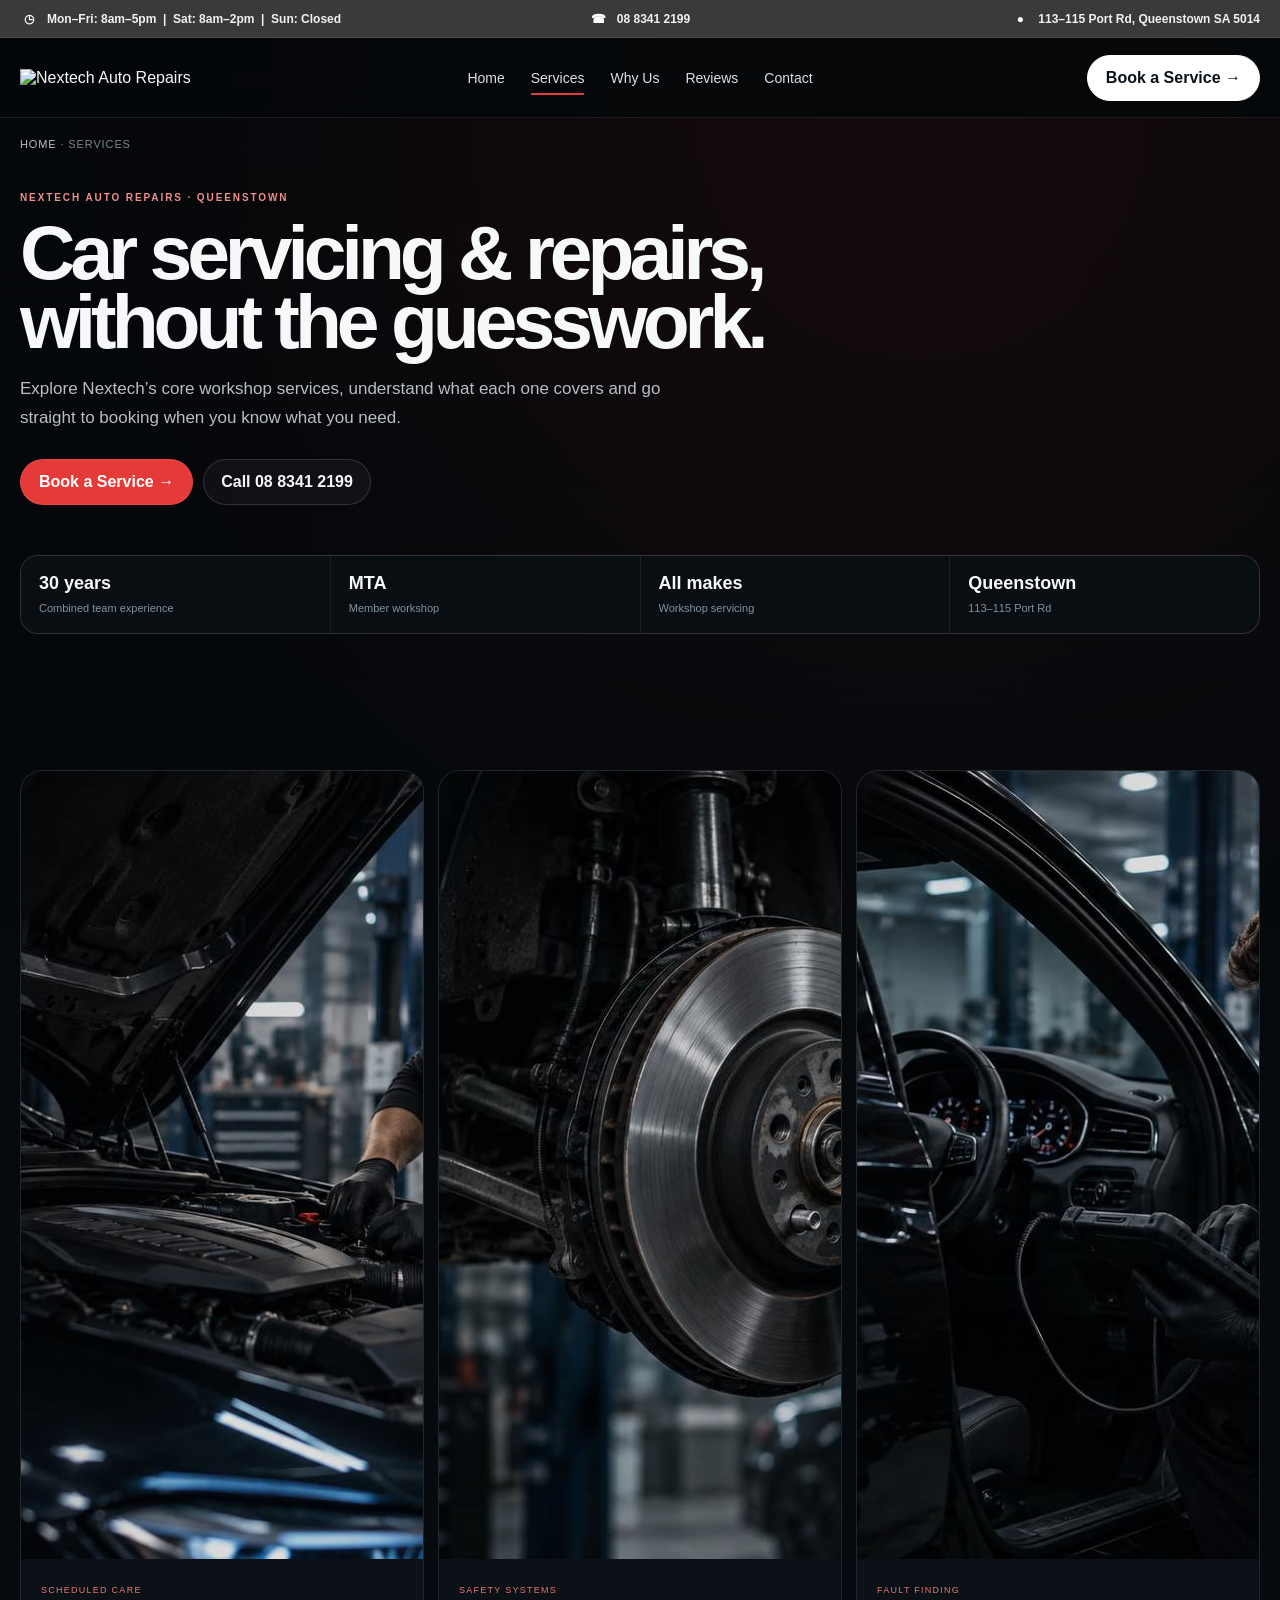
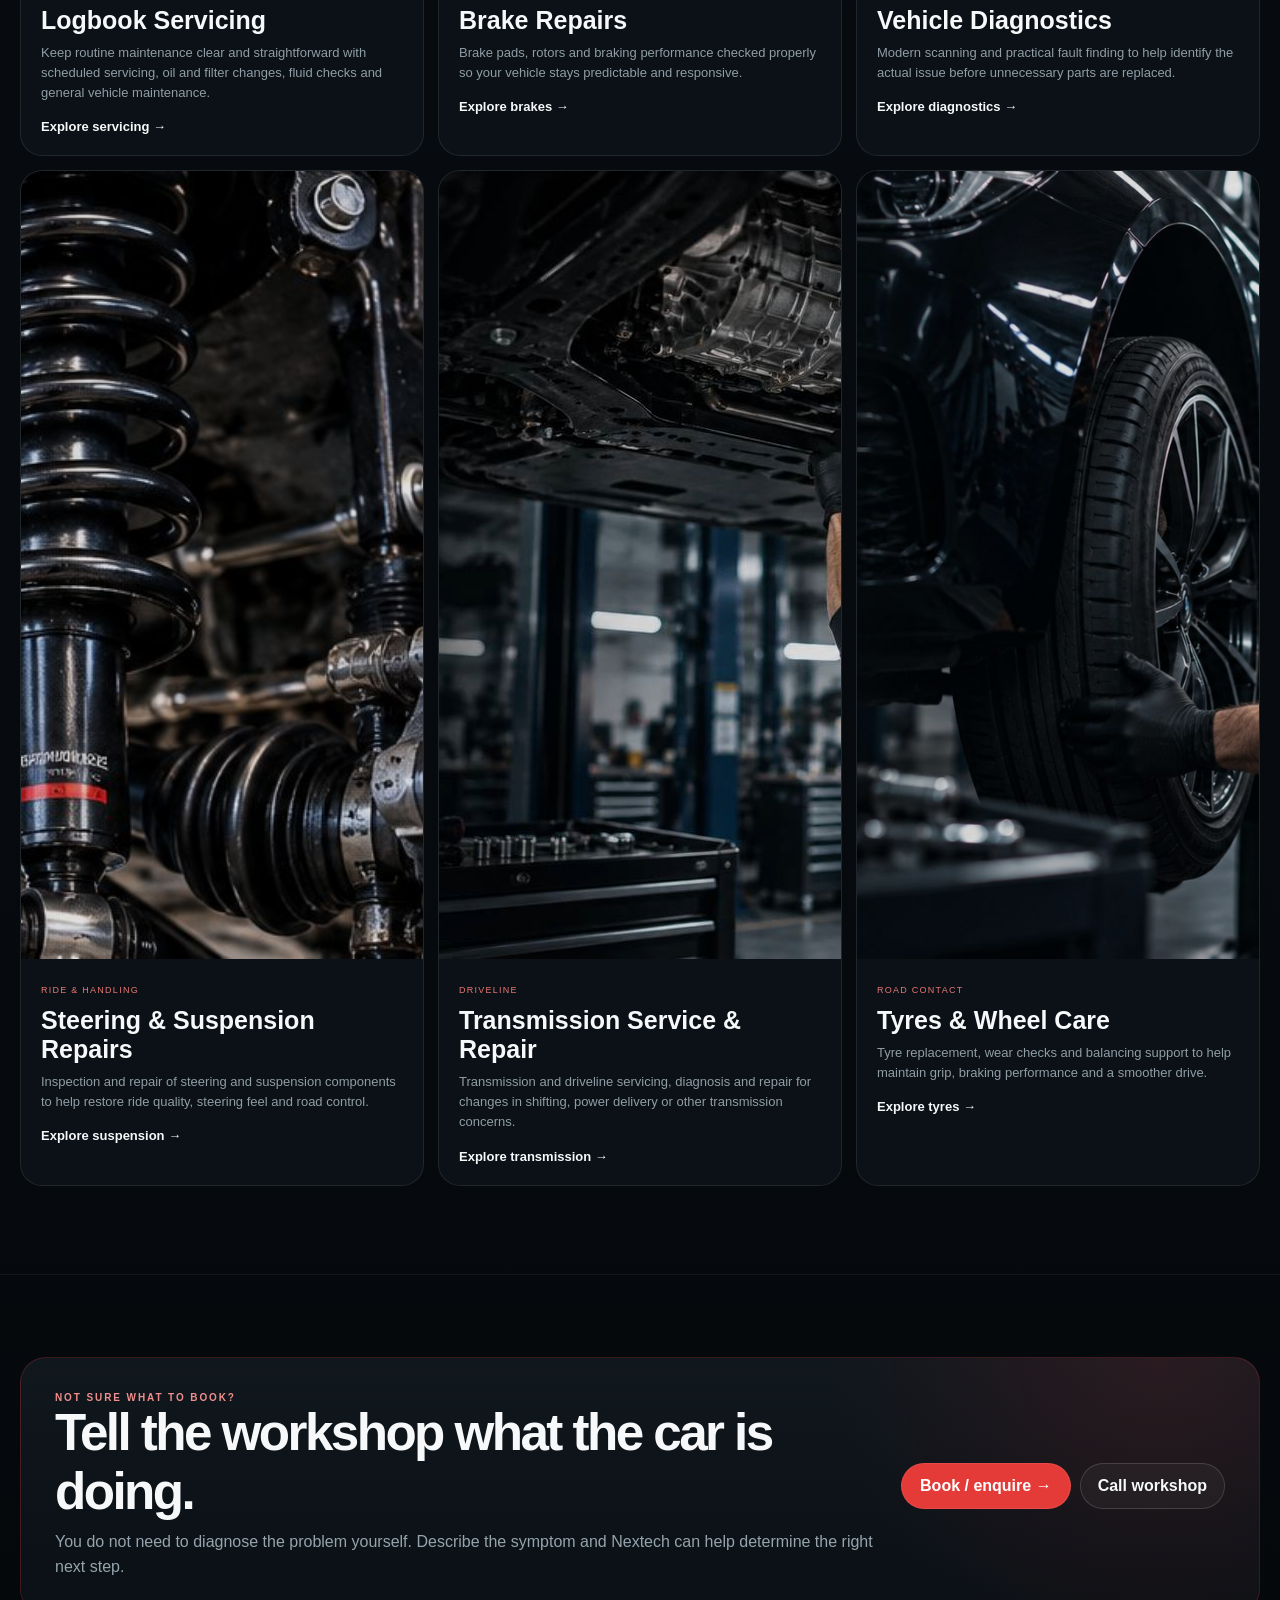
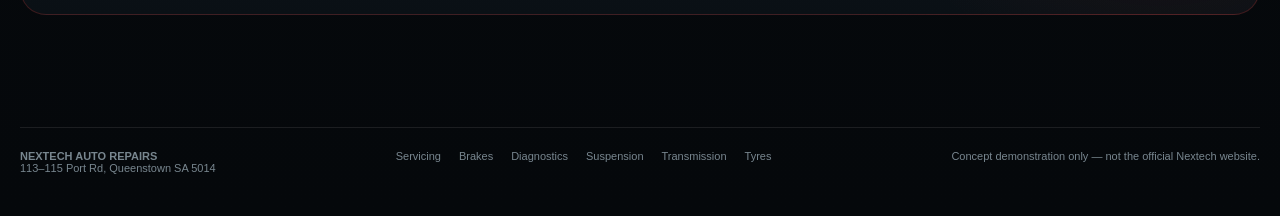
==== commit 3090066d: "Render exact Nextech PNG directly in service nav" ====
--- a/services/index.html
+++ b/services/index.html
@@ -15,7 +15,7 @@
 </div>
 <nav class="siteNav">
   <div class="shell navIn">
-    <a class="brand" href="../" aria-label="Nextech Auto Repairs home"><img class="brandLogo" src="../assets/nextech-logo.svg" alt="Nextech Auto Repairs"></a>
+    <a class="brand" href="../" aria-label="Nextech Auto Repairs home"><img class="brandLogo" src="[data-uri][... ELLIPSIZATION ...]v3p0EHJkS+Qj9Xbgm1LUYTRzNuZwEtqL2hiSP2dDqtkrs4xfSACbr9kiZnmkhZC0RANmsdaHbtZsd1wdnBmSzbH2d6quxqEDDqzg1K2f6kQkVj4DAFe0CEdjpvEBQr/XRoyJaoA0jOqYoQHA56pRYVIVJGDSRVpCL8YhOw9Iws4HgOkaZ/XtblNVVq1Nh6Wm7EE9lC57NaDWI5IEZ7o+qKkeVhfB7Sw+HK4zlZE4KSfhw34rOggbWGiktXXkT1r3aCr7ks6zSLvempEAnr10BXzpaGAEjgu5c4Xvryvuo6kFG3mXOjo/x35iyuUHIh8P3hCfYgCQWJWgvnhIU/qagDD07Cn9L4AJAJsdsPygjxO1aEe/GzdBi375w0SxQAyhAHNJBgolVTpQA56UjZkYy/oeVMsOTMq+lE+UtiyE+vIzWJMO7Q5gO3fMuMyAK7WcFmIPYCakd5SP/AE9e9AFSbilygVQwUfehWYR6krByjiiczogoM5g7qkoE8R49bK29j+pGWBwnAcMqIe2jX9oP89rQfA5Db75czakmr0CwBcO0HnAWhCmzZM2gyaWGHYesM74jucBZ/m1Tu6QuDi8u4dGaJxJvWpcZSVgGpnXD9Mgrx73nXZzlRhASe7Jmy4AmC9i9GERzvLyUU0FoSnPm7KuwPYQHVQ+rkjSASoUzhfOfj0hK/mk0yBFKKWRkfffp5b/IsYxAj8GIgAyAHZIgw6UlrKDf3WudEQ6H40d0Htd5Q2OejhBZkcckMIXQOjgATzp/UhilAHaXpUN8/3Tqz6VCz3j6RpYN5JtK4uaqAOgn+5POmZepXzQ9b0jifIfGpDC5ppA09qu8NO+4qEvb5SYFAhAyexP/pSBNvPbb76rFgBjs36s6oED9QMAe6D11EA7/h7EPF8CFPsQ2b/wzwNeCO3fmZQq2lgoRL1zydfjjde8ZebALA1ghe8JQE/dK5yXhlE5+HZk75UHQeFrrvN0W0LGiyAVWzgyUCR4RHEYEGmTn6SEgt9tpC9iCIBpC7RHqzvFY2DmaxjMfqClpo4zly/VFzHmSQK2A6iUNgvQDP7xixg15Wo149GJdteof6xWZ5l20zFplGUB2I/2NABGxkdlH3iX9MBYLyAn0OnycUiQvxnYz/UR2GOLGxokAFysdP8p9QYnMIWTtfJJEykOk7rhWkRjqovZDiCb6/ChrJQRAP6LVufTnzjiHAgAEAm4dBEulQgdJb9SpiLl3NLR6MSAKOV8XlNI3DAdhXlSz+5SwzCF9TrHMFX2SbDde41tS71TdOdKzj5M+b/wgoOZ9tbi4jyZLbGRJugrCU2ZmBIzMGLhYccPVmPKCT8P0ELhyJ7d3CIt5JgErDIiRXn1SVN34Vff2hS9PHUV+wDAJ+mLHNRnGoCpv8B/JW+gRzWHe1IL7wmbdvjD+xCWe6R0FlwBtp9/Odb4QBzA7ud9e+pY13amG2WwZM4rb3OhadFHyAfvcCVAuA9yub/yRu9y0rHBRPXKJiTUKnwlJb0J6YaNNyhdSPZtxwN/SzH6MVnl8Av6a59D9f6yzf8KffaIBetg+UP5GUw7afH3t2O/[base64]/QYoCvM4fM7ZaC30A8Mmid1hRobUL6iDNh1Aj1GdYnKQM6fLwjKvID39mAgwSDLYg61lffG1WObzDMaPiwwFba12AgYRT04ILwol/pkcEqMUnfe9DpGknXwbA4NdKdcMRsnxkYJT4PkNAmHY3bjLQ+ptX9fn2SFwW9B7XgViooEivpg4AvnKjAW6WdNrUFWlRdwAwu1V/rdlL2la+pvnUZTzVaeMDYDrSGYz6avRUQnkA9tJfAOU2Wqz4vT7Y95qONwSybXqeB5eR/G4ZvJH2+bey/fakh2Mq2EEV/uzsOe4GfZ+rOltXfQrOjmu8QCC8gfRaADodJZO8BaGZUk4kPn6/Vz7oUYNjAe6cvr1M/YHkaMbp6QRCwFpeAQ463o3Kf4kW/E7v09N2O4WuGzpnyAb/lk0KJB1Nlf3uLJWt+h2ug9QMp/bqIbO2zpol+Okm6VO8bGp+ug74/kGLL+kPhgZacq8AN99vO0t8Q4fMuSJMiZGi0CMCcj/5ZEzenxAifbaen6d1gh/pfAnqMReACVOWbnzK+oX3XHHZMmae5QGtS8VLBp7DPvzc2oR/6/8CQNtJCj9M6hUEBtIgLFhsoKcyItLa7rKQQchYYTOvLTHK4NUeylfUI3jwb6aA72m1eRbTKvrW4f1DBrtibcBhbQa+6mKSPLvy7p46zUziwqKep7p6f5ll3LbZIDdDA3NLtUnaPOCOKgrzxzM//9o2R1Uv1XUbWixofAAMywDFs2R32F6SGA2GtsTIC2gBlDbyyxdZgA79psDruu8m2kchTSdmMfSyCkfH5Iu37FILx+ARnEZUrHw/[base64]/NsAZodoUlA3zETM0sHdQ5qD1yCzmnUwj+tG/u+fjldG2EYQv0eNkzT5XEC68rG1TP0/[base64]/7XjAhL+Lm40I5EFQ4AwU1TVrXW1kazMRw5BPSCM+oyOzUNjxq6BhE2ICVrueQl7U71V3VQ3ANM65FNNHXOCVgeMLBH/8p0xfO66WjUvWcFoFkwyM+6IhYfOvUvIV7Uauwf9CXU9UWrEGxgBRd5EDkQOTAuuKAEKbxAjBMwy6YRRAcOlsc0qH+mzrCwFhAyxX/SyUFf1JSoml7xZ+itwTin8iByIHIgTrgQKMHYHj0H7LV3UQ7kZhyAcFc9d/u0QWzawezKEzH3pIt6/98+51JwUyJvKaqDjgdk4gciByIHMjhwHoBwCySYR8I6GJ2BqwGMA4SMNIvekmOkbx87HidzLRA5lX69JH8oosciByIHFgXHFgvABjGHSaTpWN1dCRHCdrWT/mxMAIA8w8ABmpZKPhG1gQXfzXWFgWQgDFniS5yIHJg3XOgqdSERx55hJs9e7Z75ZVXzcZ53ef6w+Ww3gAwq75XbjhAnzJqoZVQvirhF+G8JJzVAaOK4LDwURMnu4dmzjI7QiwiIgb/cI10fci5pbZub7rpYDdH5nkTJ05cH4pcYRkLNEN9+ukn3aeffuouvfQ/3WoJTI3ZrTcATCVyLOIVAmGzRRQgYwkRALhUJYGn0BbTmt+M/dZ9qAU5DitZ3mAQuL4QKj5GlzcHunbt6h577BF31113u9tvvyPveI0xIFLwGlkmrQ9uvQJgKpRD2y8a0NdNl/G4bRqAA5KIUUWwsUEX/tqXJz7VQSL/NXac2VWyfNcwxuLvo+FWBa5VvYO3Ddt16tTR/frXv3bDhg11SGvBzdYOsHvuucc9/PAjNm0uKipyl1xysWuuhd2LL74kBCu9XnfdtRbuoosudocccrD71a8udX379nULFixwU6dOVTuUPatAaJl2dR1xxJFusezTW+s0uJEjj3cHHLC/69Chg6VFuGXLlrmPP/7EXXvttW769BmleaRvrr/+Ovftt9+6J5980t18802ubdu2lv8HH3zgLr/8CqXvN/Hsttuu7owzTne9e/cujc6W488//9xdc83/Ko3x5n/KKT9z22+/nfvDH2505557rtt440FGL/TMmTPHPf74E+6+++53K7UpAtdamyR+85tfK872roXWZHCku3DhQkm8o92tt44yP8D39tv/5D755BN3..." alt="Nextech Auto Repairs"></a>
     <div class="navLinks"><a href="../">Home</a><a class="active" href="../services/">Services</a><a href="../#why">Why Us</a><a href="../#reviews">Reviews</a><a href="../#contact">Contact</a></div>
     <a class="bookBtn" href="../#contact">Book a Service →</a>
   </div>
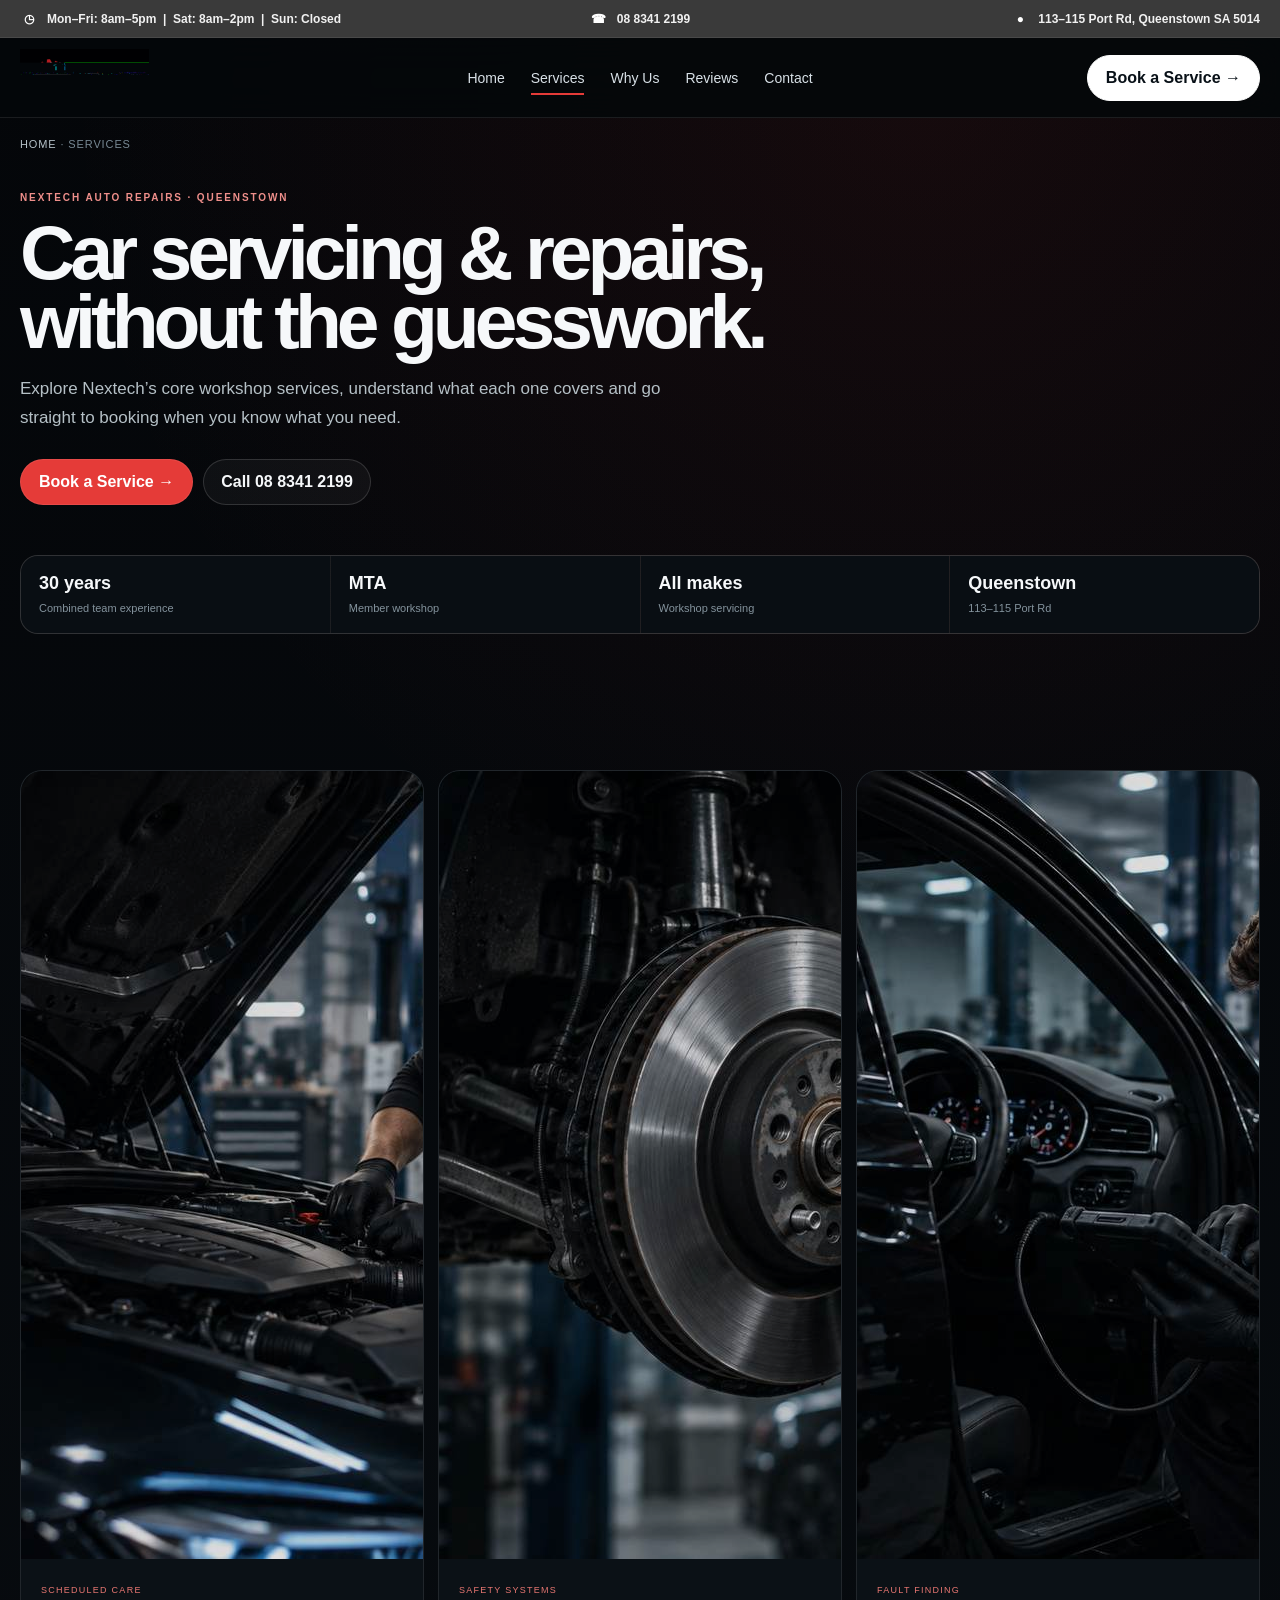
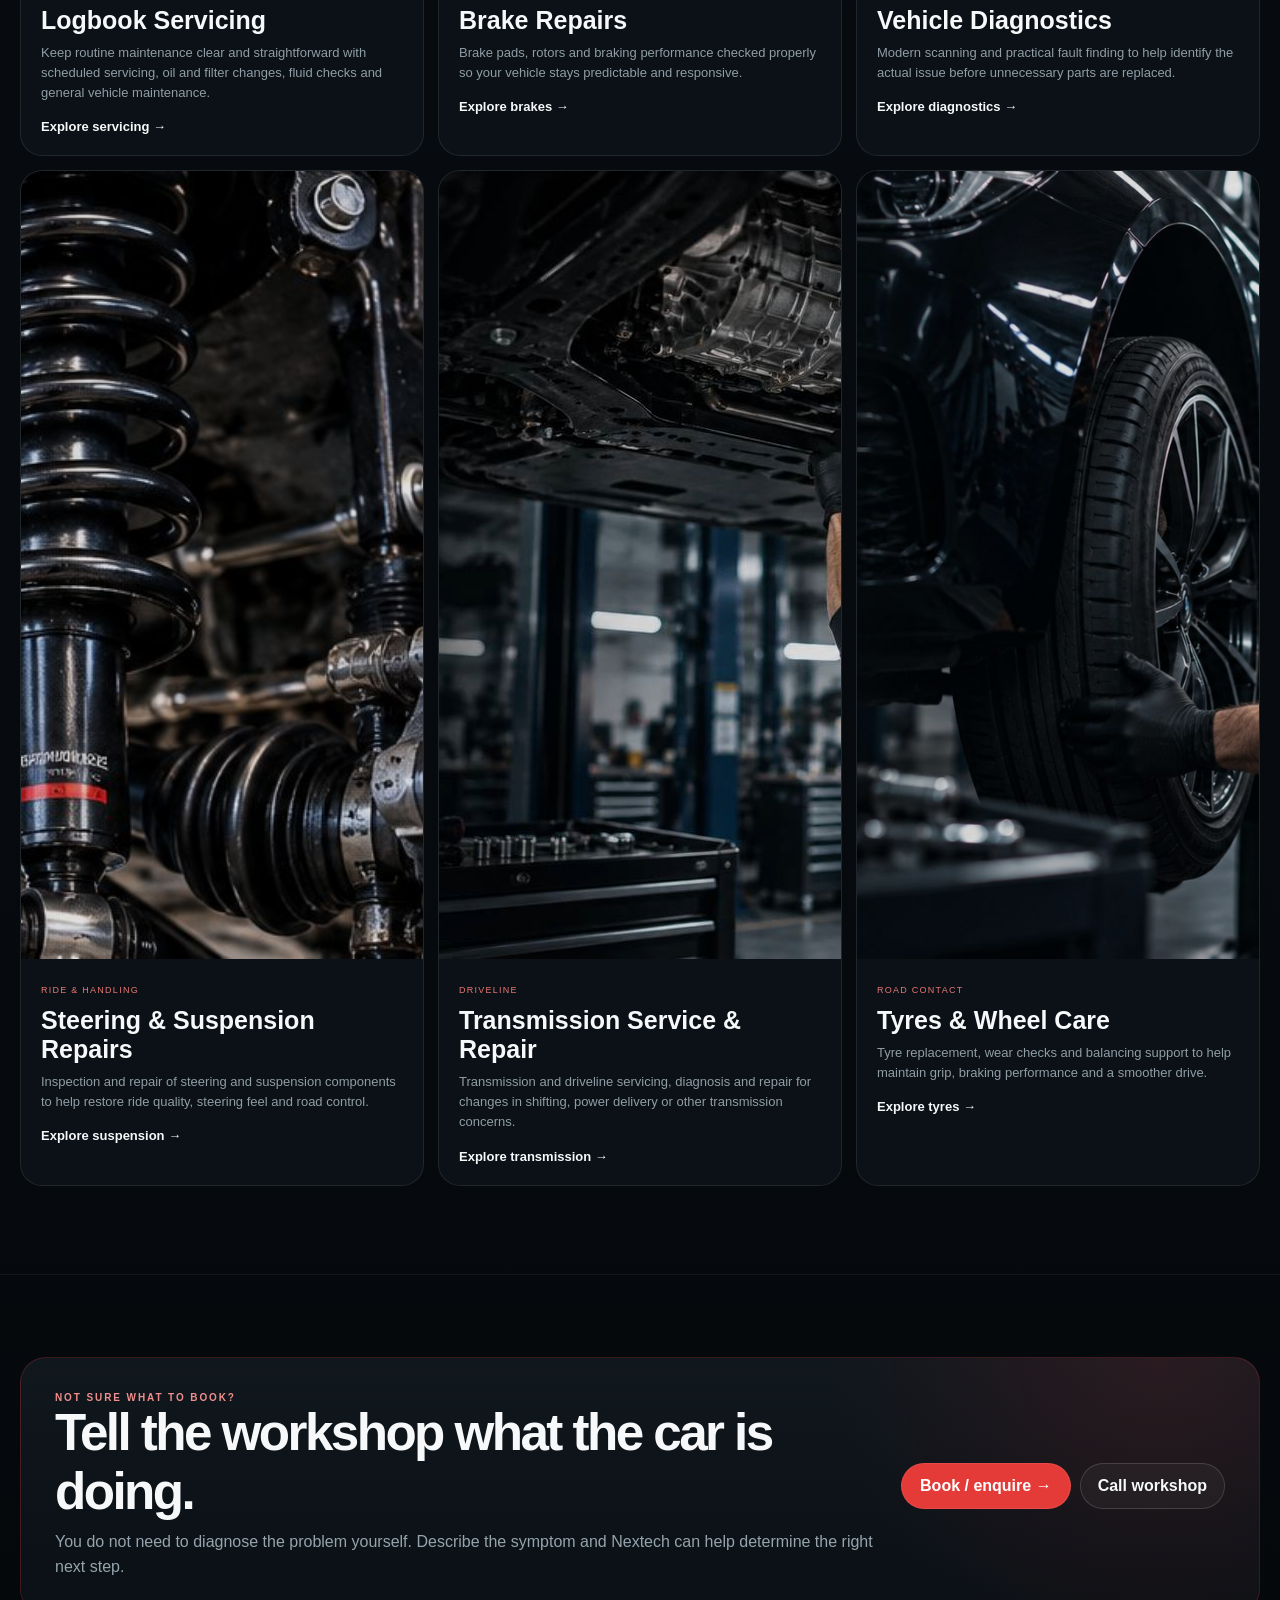
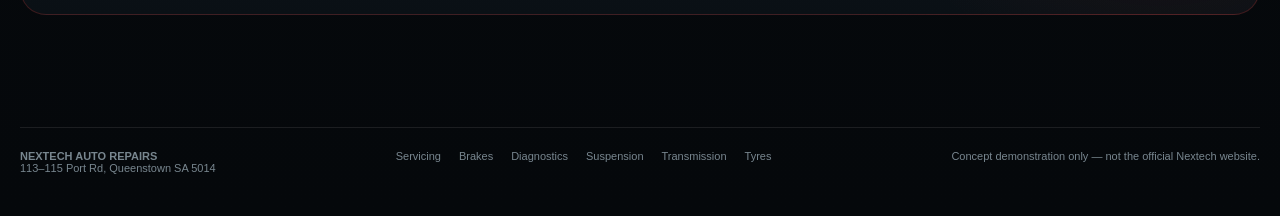
==== commit dc822ecd: "Use real Nextech PNG asset on all service pages" ====
--- a/services/index.html
+++ b/services/index.html
@@ -15,7 +15,7 @@
 </div>
 <nav class="siteNav">
   <div class="shell navIn">
-    <a class="brand" href="../" aria-label="Nextech Auto Repairs home"><img class="brandLogo" src="[data-uri][... ELLIPSIZATION ...]v3p0EHJkS+Qj9Xbgm1LUYTRzNuZwEtqL2hiSP2dDqtkrs4xfSACbr9kiZnmkhZC0RANmsdaHbtZsd1wdnBmSzbH2d6quxqEDDqzg1K2f6kQkVj4DAFe0CEdjpvEBQr/XRoyJaoA0jOqYoQHA56pRYVIVJGDSRVpCL8YhOw9Iws4HgOkaZ/XtblNVVq1Nh6Wm7EE9lC57NaDWI5IEZ7o+qKkeVhfB7Sw+HK4zlZE4KSfhw34rOggbWGiktXXkT1r3aCr7ks6zSLvempEAnr10BXzpaGAEjgu5c4Xvryvuo6kFG3mXOjo/x35iyuUHIh8P3hCfYgCQWJWgvnhIU/qagDD07Cn9L4AJAJsdsPygjxO1aEe/GzdBi375w0SxQAyhAHNJBgolVTpQA56UjZkYy/oeVMsOTMq+lE+UtiyE+vIzWJMO7Q5gO3fMuMyAK7WcFmIPYCakd5SP/AE9e9AFSbilygVQwUfehWYR6krByjiiczogoM5g7qkoE8R49bK29j+pGWBwnAcMqIe2jX9oP89rQfA5Db75czakmr0CwBcO0HnAWhCmzZM2gyaWGHYesM74jucBZ/m1Tu6QuDi8u4dGaJxJvWpcZSVgGpnXD9Mgrx73nXZzlRhASe7Jmy4AmC9i9GERzvLyUU0FoSnPm7KuwPYQHVQ+rkjSASoUzhfOfj0hK/mk0yBFKKWRkfffp5b/IsYxAj8GIgAyAHZIgw6UlrKDf3WudEQ6H40d0Htd5Q2OejhBZkcckMIXQOjgATzp/UhilAHaXpUN8/3Tqz6VCz3j6RpYN5JtK4uaqAOgn+5POmZepXzQ9b0jifIfGpDC5ppA09qu8NO+4qEvb5SYFAhAyexP/pSBNvPbb76rFgBjs36s6oED9QMAe6D11EA7/h7EPF8CFPsQ2b/wzwNeCO3fmZQq2lgoRL1zydfjjde8ZebALA1ghe8JQE/dK5yXhlE5+HZk75UHQeFrrvN0W0LGiyAVWzgyUCR4RHEYEGmTn6SEgt9tpC9iCIBpC7RHqzvFY2DmaxjMfqClpo4zly/VFzHmSQK2A6iUNgvQDP7xixg15Wo149GJdteof6xWZ5l20zFplGUB2I/2NABGxkdlH3iX9MBYLyAn0OnycUiQvxnYz/UR2GOLGxokAFysdP8p9QYnMIWTtfJJEykOk7rhWkRjqovZDiCb6/ChrJQRAP6LVufTnzjiHAgAEAm4dBEulQgdJb9SpiLl3NLR6MSAKOV8XlNI3DAdhXlSz+5SwzCF9TrHMFX2SbDde41tS71TdOdKzj5M+b/wgoOZ9tbi4jyZLbGRJugrCU2ZmBIzMGLhYccPVmPKCT8P0ELhyJ7d3CIt5JgErDIiRXn1SVN34Vff2hS9PHUV+wDAJ+mLHNRnGoCpv8B/JW+gRzWHe1IL7wmbdvjD+xCWe6R0FlwBtp9/Odb4QBzA7ud9e+pY13amG2WwZM4rb3OhadFHyAfvcCVAuA9yub/yRu9y0rHBRPXKJiTUKnwlJb0J6YaNNyhdSPZtxwN/SzH6MVnl8Av6a59D9f6yzf8KffaIBetg+UP5GUw7afH3t2O/[base64]/QYoCvM4fM7ZaC30A8Mmid1hRobUL6iDNh1Aj1GdYnKQM6fLwjKvID39mAgwSDLYg61lffG1WObzDMaPiwwFba12AgYRT04ILwol/pkcEqMUnfe9DpGknXwbA4NdKdcMRsnxkYJT4PkNAmHY3bjLQ+ptX9fn2SFwW9B7XgViooEivpg4AvnKjAW6WdNrUFWlRdwAwu1V/rdlL2la+pvnUZTzVaeMDYDrSGYz6avRUQnkA9tJfAOU2Wqz4vT7Y95qONwSybXqeB5eR/G4ZvJH2+bey/fakh2Mq2EEV/uzsOe4GfZ+rOltXfQrOjmu8QCC8gfRaADodJZO8BaGZUk4kPn6/Vz7oUYNjAe6cvr1M/YHkaMbp6QRCwFpeAQ463o3Kf4kW/E7v09N2O4WuGzpnyAb/lk0KJB1Nlf3uLJWt+h2ug9QMp/bqIbO2zpol+Okm6VO8bGp+ug74/kGLL+kPhgZacq8AN99vO0t8Q4fMuSJMiZGi0CMCcj/5ZEzenxAifbaen6d1gh/pfAnqMReACVOWbnzK+oX3XHHZMmae5QGtS8VLBp7DPvzc2oR/6/8CQNtJCj9M6hUEBtIgLFhsoKcyItLa7rKQQchYYTOvLTHK4NUeylfUI3jwb6aA72m1eRbTKvrW4f1DBrtibcBhbQa+6mKSPLvy7p46zUziwqKep7p6f5ll3LbZIDdDA3NLtUnaPOCOKgrzxzM//9o2R1Uv1XUbWixofAAMywDFs2R32F6SGA2GtsTIC2gBlDbyyxdZgA79psDruu8m2kchTSdmMfSyCkfH5Iu37FILx+ARnEZUrHw/[base64]/NsAZodoUlA3zETM0sHdQ5qD1yCzmnUwj+tG/u+fjldG2EYQv0eNkzT5XEC68rG1TP0/[base64]/7XjAhL+Lm40I5EFQ4AwU1TVrXW1kazMRw5BPSCM+oyOzUNjxq6BhE2ICVrueQl7U71V3VQ3ANM65FNNHXOCVgeMLBH/8p0xfO66WjUvWcFoFkwyM+6IhYfOvUvIV7Uauwf9CXU9UWrEGxgBRd5EDkQOTAuuKAEKbxAjBMwy6YRRAcOlsc0qH+mzrCwFhAyxX/SyUFf1JSoml7xZ+itwTin8iByIHIgTrgQKMHYHj0H7LV3UQ7kZhyAcFc9d/u0QWzawezKEzH3pIt6/98+51JwUyJvKaqDjgdk4gciByIHMjhwHoBwCySYR8I6GJ2BqwGMA4SMNIvekmOkbx87HidzLRA5lX69JH8oosciByIHFgXHFgvABjGHSaTpWN1dCRHCdrWT/mxMAIA8w8ABmpZKPhG1gQXfzXWFgWQgDFniS5yIHJg3XOgqdSERx55hJs9e7Z75ZVXzcZ53ef6w+Ww3gAwq75XbjhAnzJqoZVQvirhF+G8JJzVAaOK4LDwURMnu4dmzjI7QiwiIgb/cI10fci5pbZub7rpYDdH5nkTJ05cH4pcYRkLNEN9+ukn3aeffuouvfQ/3WoJTI3ZrTcATCVyLOIVAmGzRRQgYwkRALhUJYGn0BbTmt+M/dZ9qAU5DitZ3mAQuL4QKj5GlzcHunbt6h577BF31113u9tvvyPveI0xIFLwGlkmrQ9uvQJgKpRD2y8a0NdNl/G4bRqAA5KIUUWwsUEX/tqXJz7VQSL/NXac2VWyfNcwxuLvo+FWBa5VvYO3Ddt16tTR/frXv3bDhg11SGvBzdYOsHvuucc9/PAjNm0uKipyl1xysWuuhd2LL74kBCu9XnfdtRbuoosudocccrD71a8udX379nULFixwU6dOVTuUPatAaJl2dR1xxJFusezTW+s0uJEjj3cHHLC/69Chg6VFuGXLlrmPP/7EXXvttW769BmleaRvrr/+Ovftt9+6J5980t18802ubdu2lv8HH3zgLr/8CqXvN/Hsttuu7owzTne9e/cujc6W488//9xdc83/Ko3x5n/KKT9z22+/nfvDH2505557rtt440FGL/TMmTPHPf74E+6+++53K7UpAtdamyR+85tfK872roXWZHCku3DhQkm8o92tt44yP8D39tv/5D755BN3..." alt="Nextech Auto Repairs"></a>
+    <a class="brand" href="../" aria-label="Nextech Auto Repairs home"><img class="brandLogo" src="../assets/nextech-logo.png?v=20260927-0600" alt="Nextech Auto Repairs"></a>
     <div class="navLinks"><a href="../">Home</a><a class="active" href="../services/">Services</a><a href="../#why">Why Us</a><a href="../#reviews">Reviews</a><a href="../#contact">Contact</a></div>
     <a class="bookBtn" href="../#contact">Book a Service →</a>
   </div>
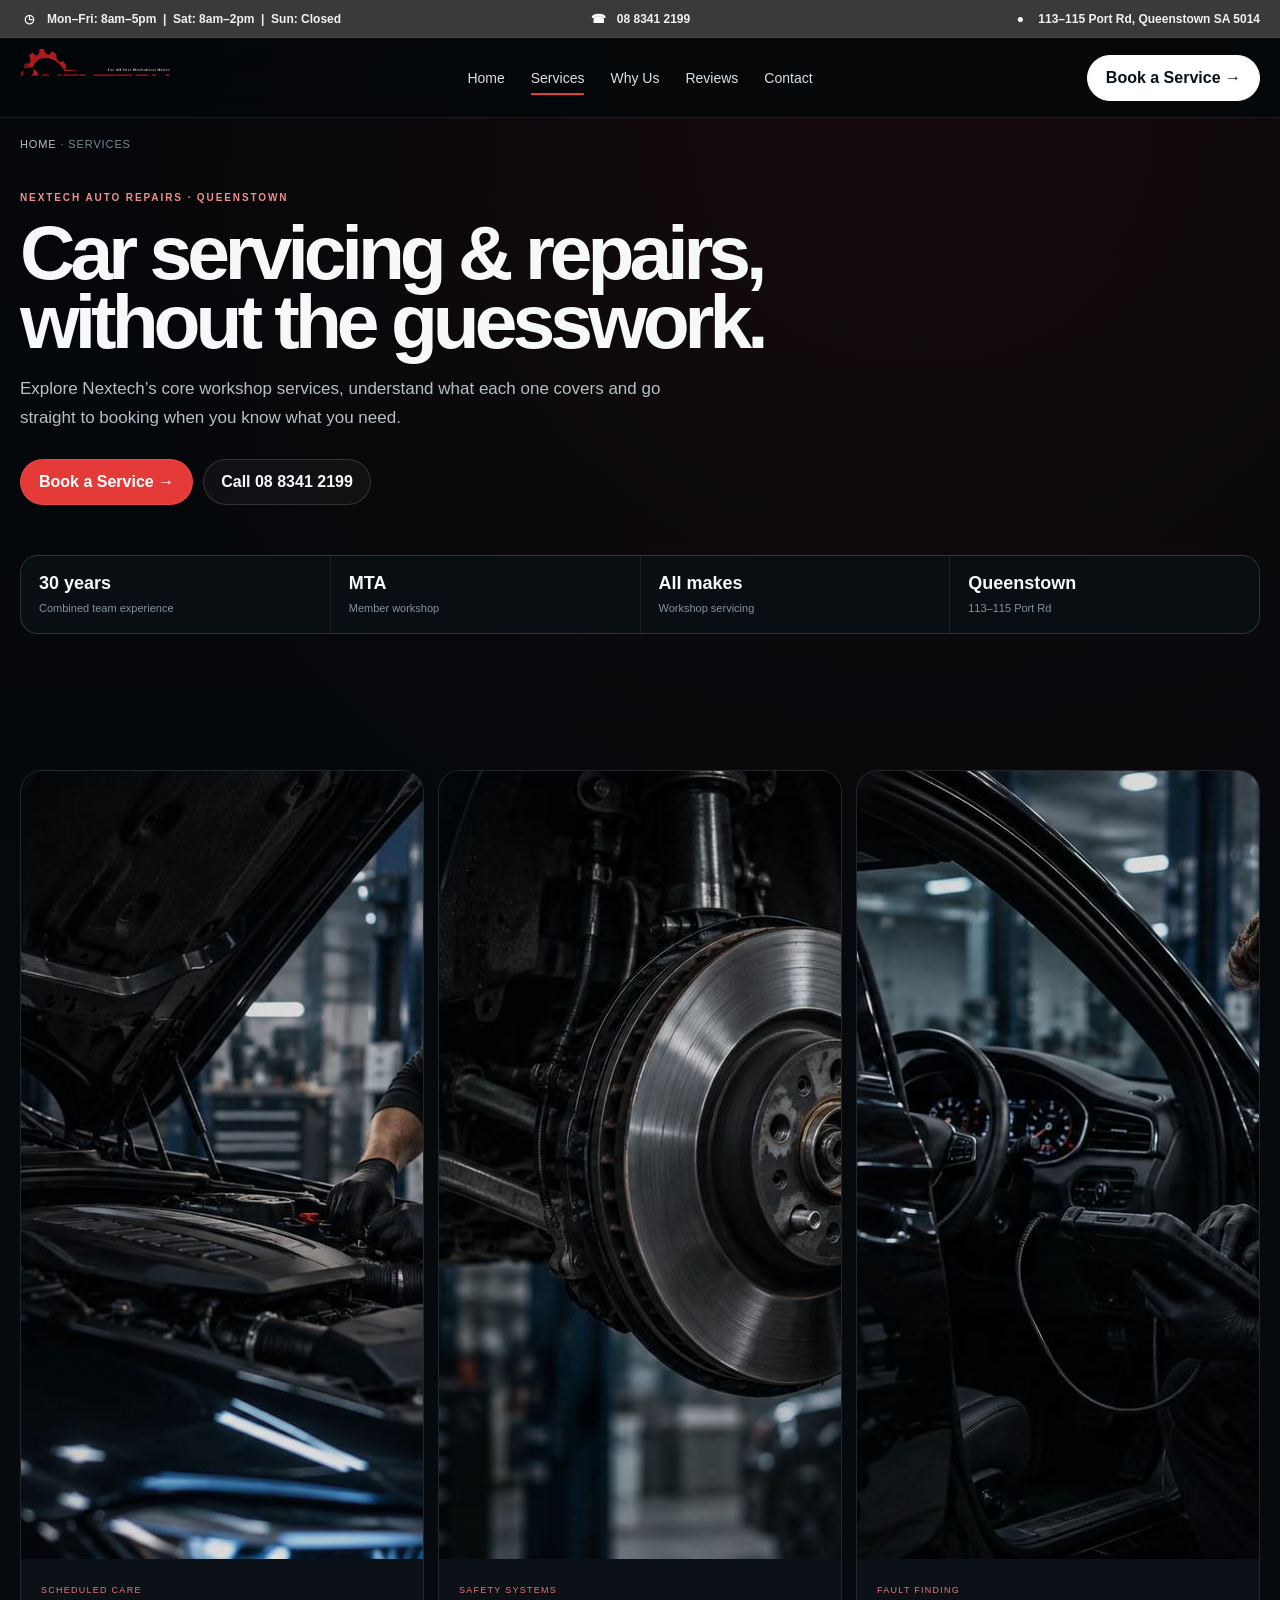
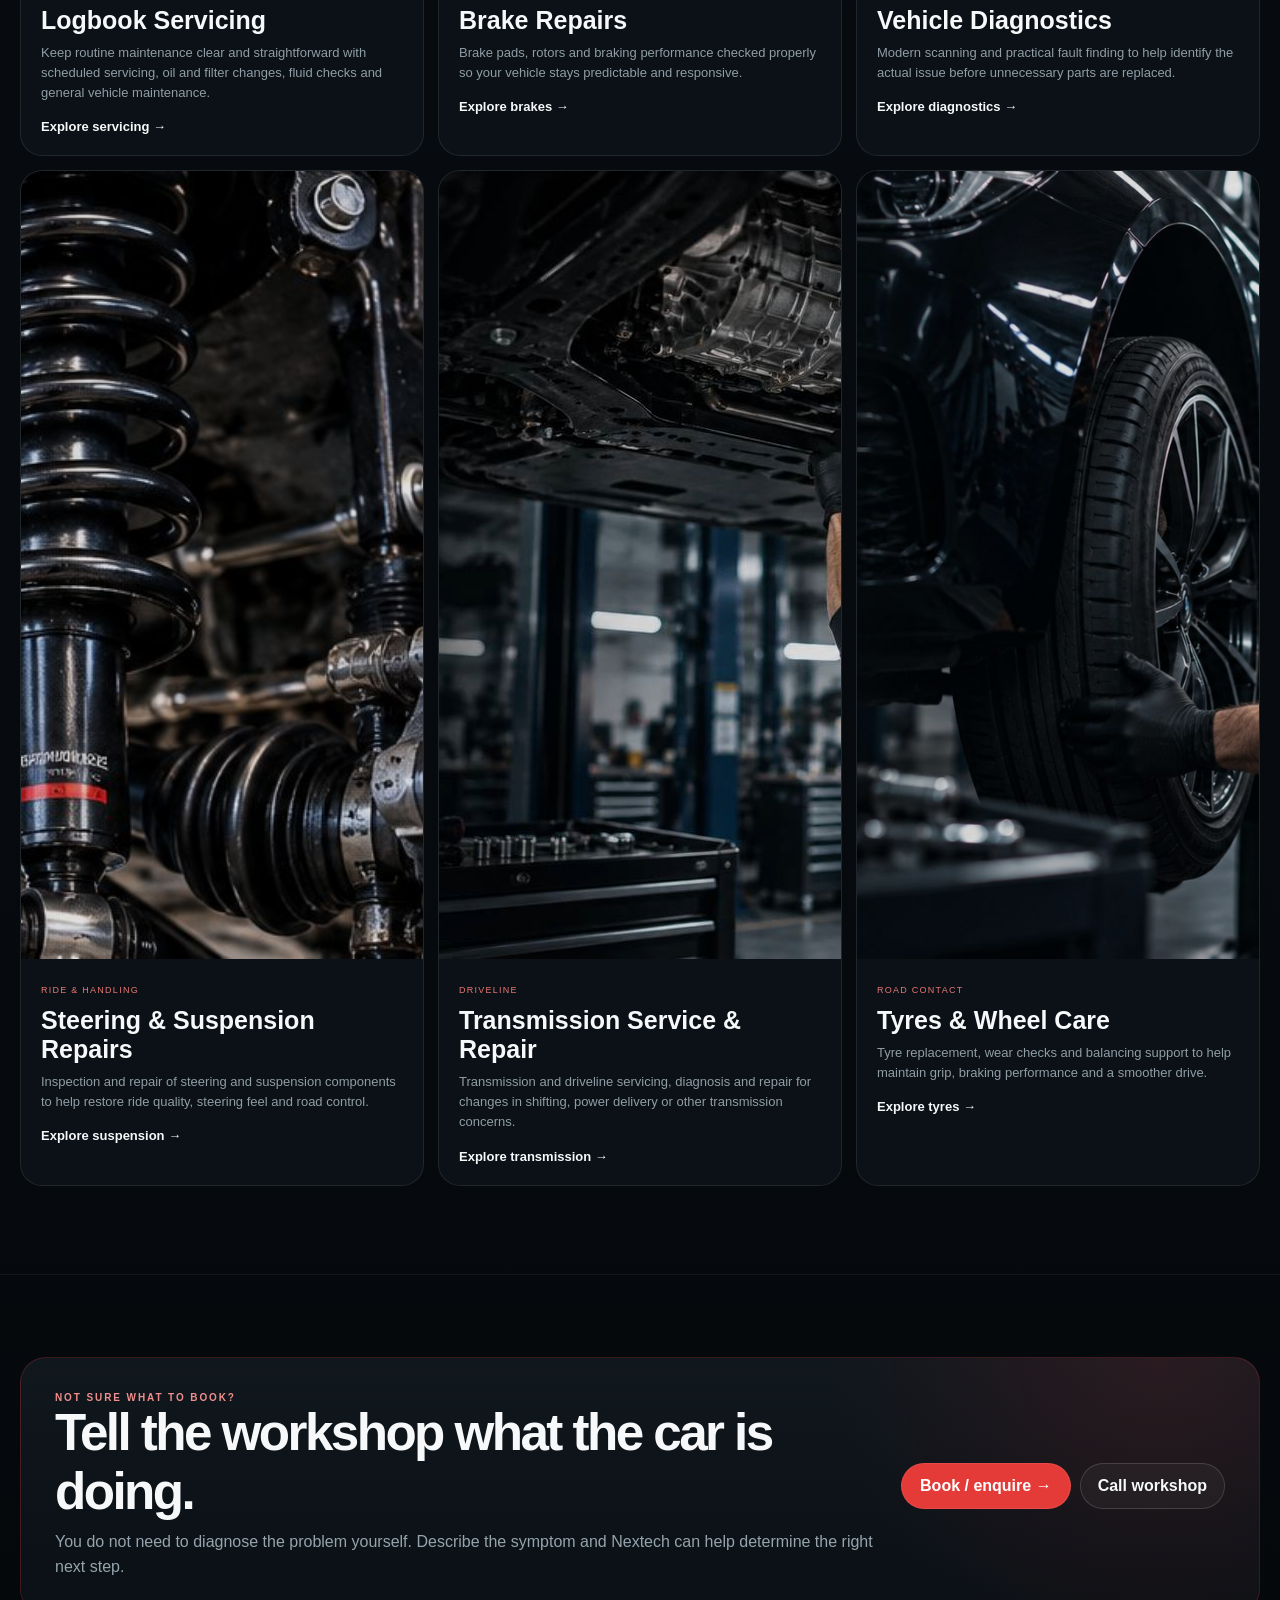
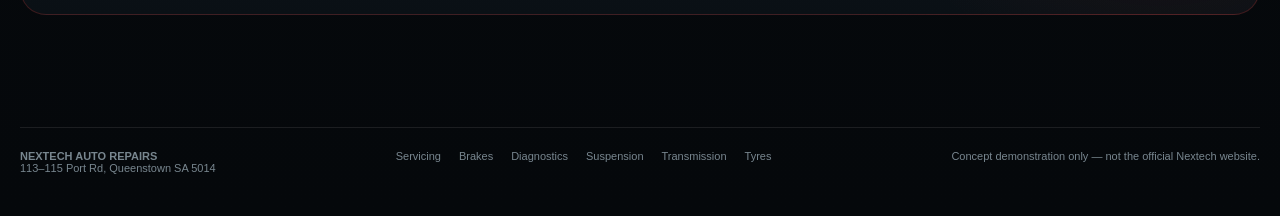
==== commit d1c9335a: "Force refresh verified Nextech logo asset" ====
--- a/services/index.html
+++ b/services/index.html
@@ -15,7 +15,7 @@
 </div>
 <nav class="siteNav">
   <div class="shell navIn">
-    <a class="brand" href="../" aria-label="Nextech Auto Repairs home"><img class="brandLogo" src="../assets/nextech-logo.png?v=20260927-0600" alt="Nextech Auto Repairs"></a>
+    <a class="brand" href="../" aria-label="Nextech Auto Repairs home"><img class="brandLogo" src="../assets/nextech-logo.png?v=20260927-0610" alt="Nextech Auto Repairs"></a>
     <div class="navLinks"><a href="../">Home</a><a class="active" href="../services/">Services</a><a href="../#why">Why Us</a><a href="../#reviews">Reviews</a><a href="../#contact">Contact</a></div>
     <a class="bookBtn" href="../#contact">Book a Service →</a>
   </div>
